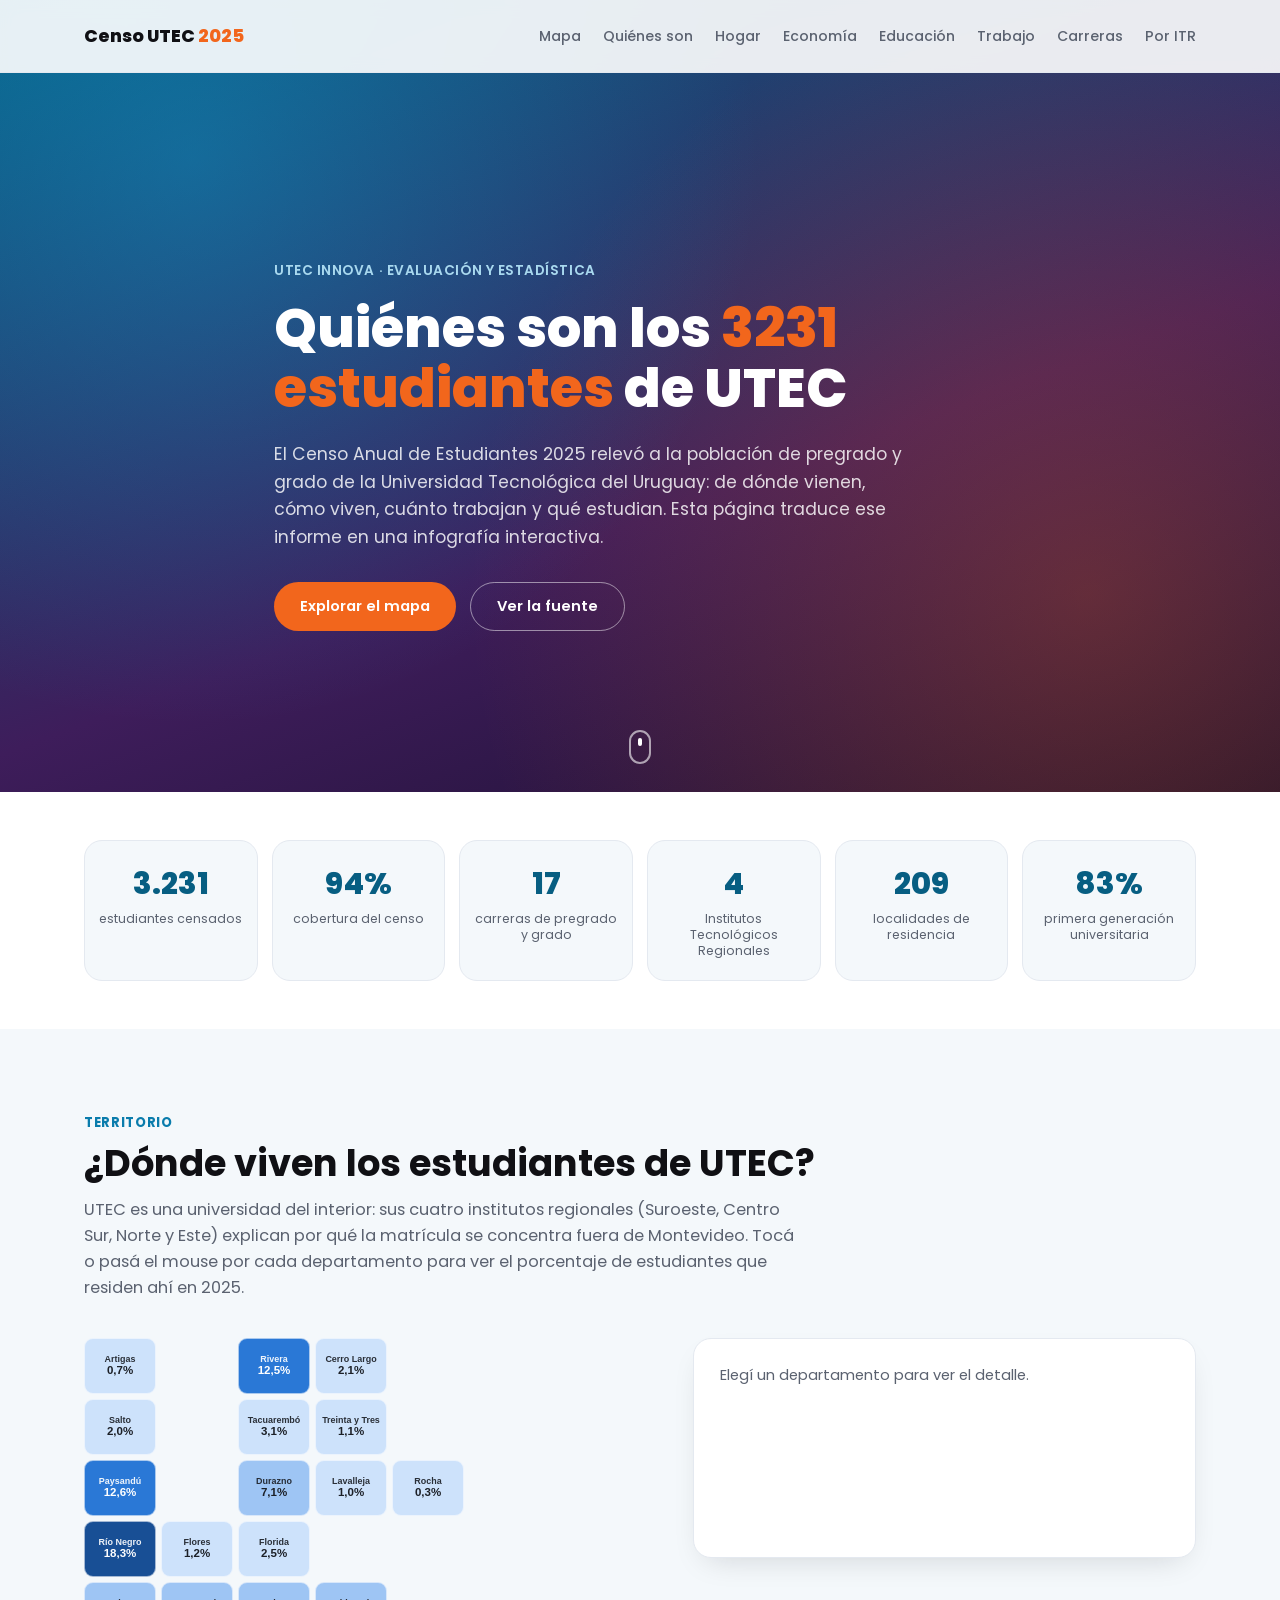
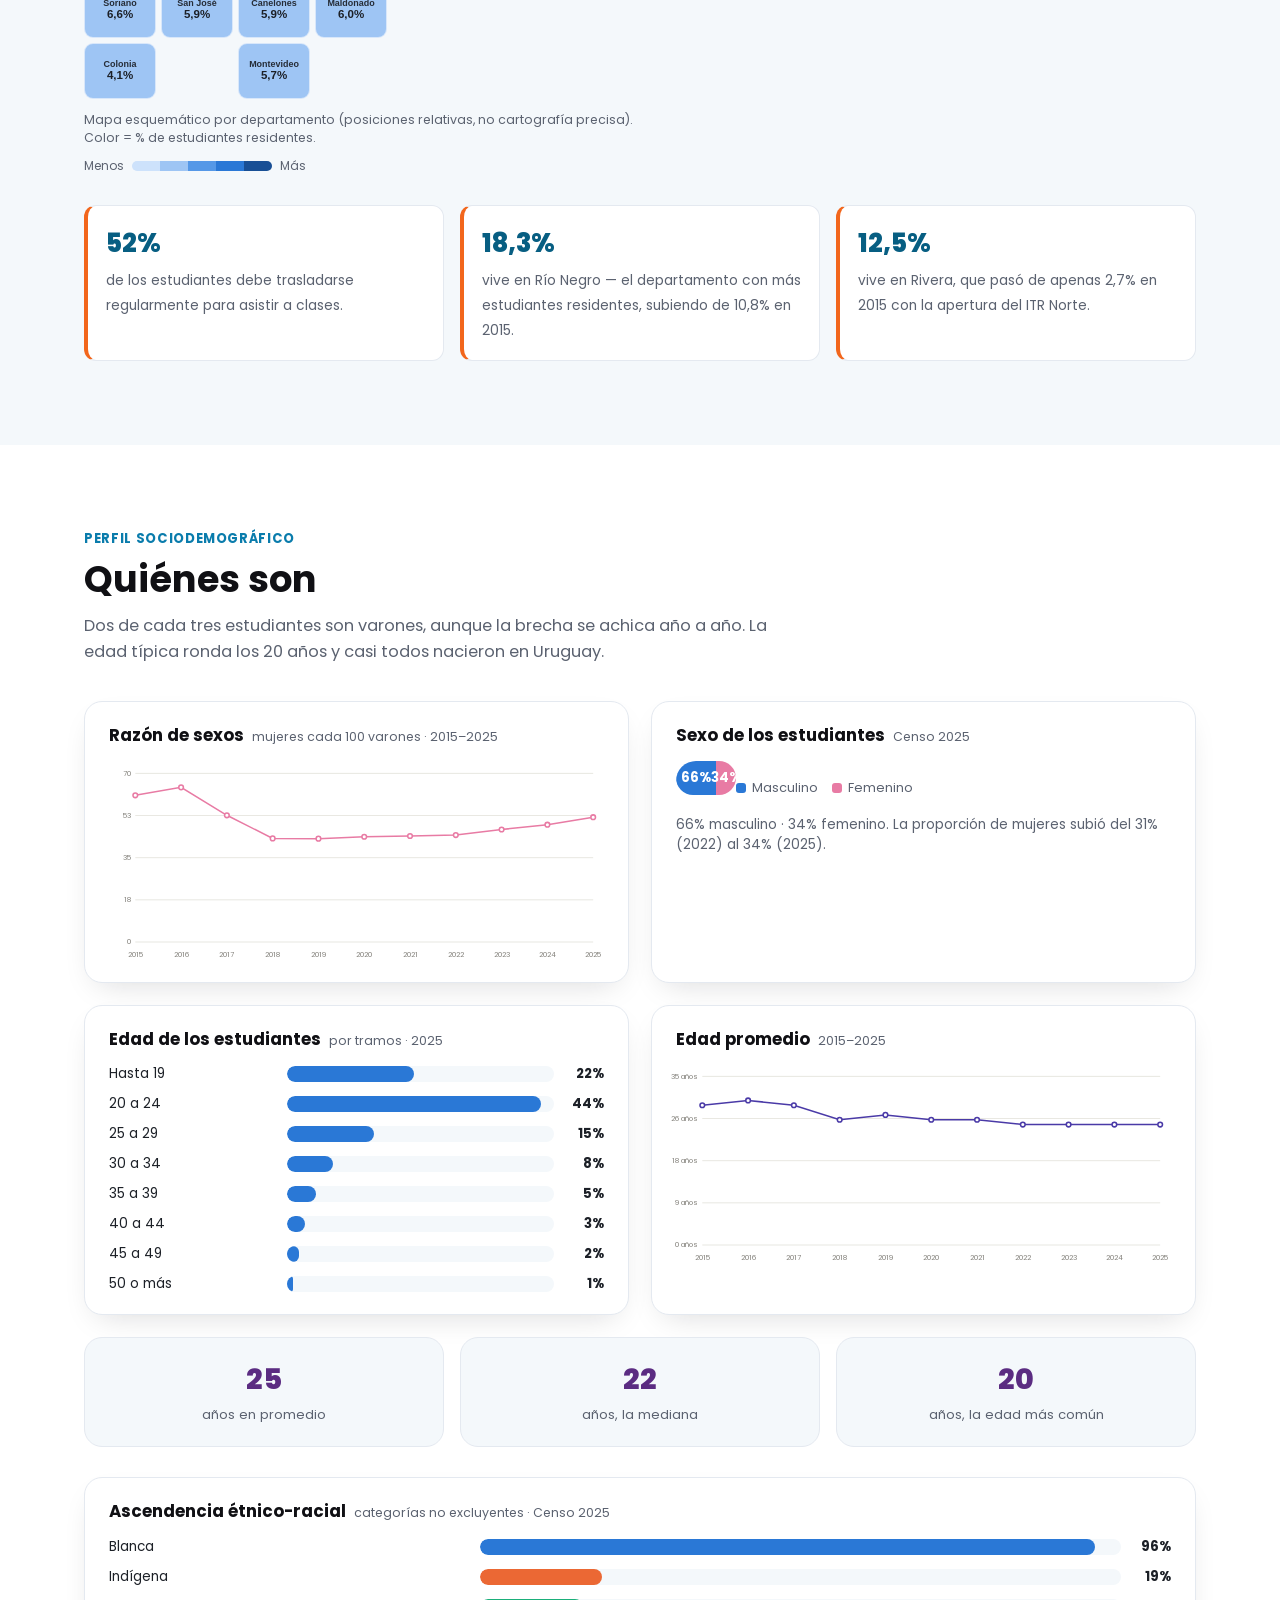
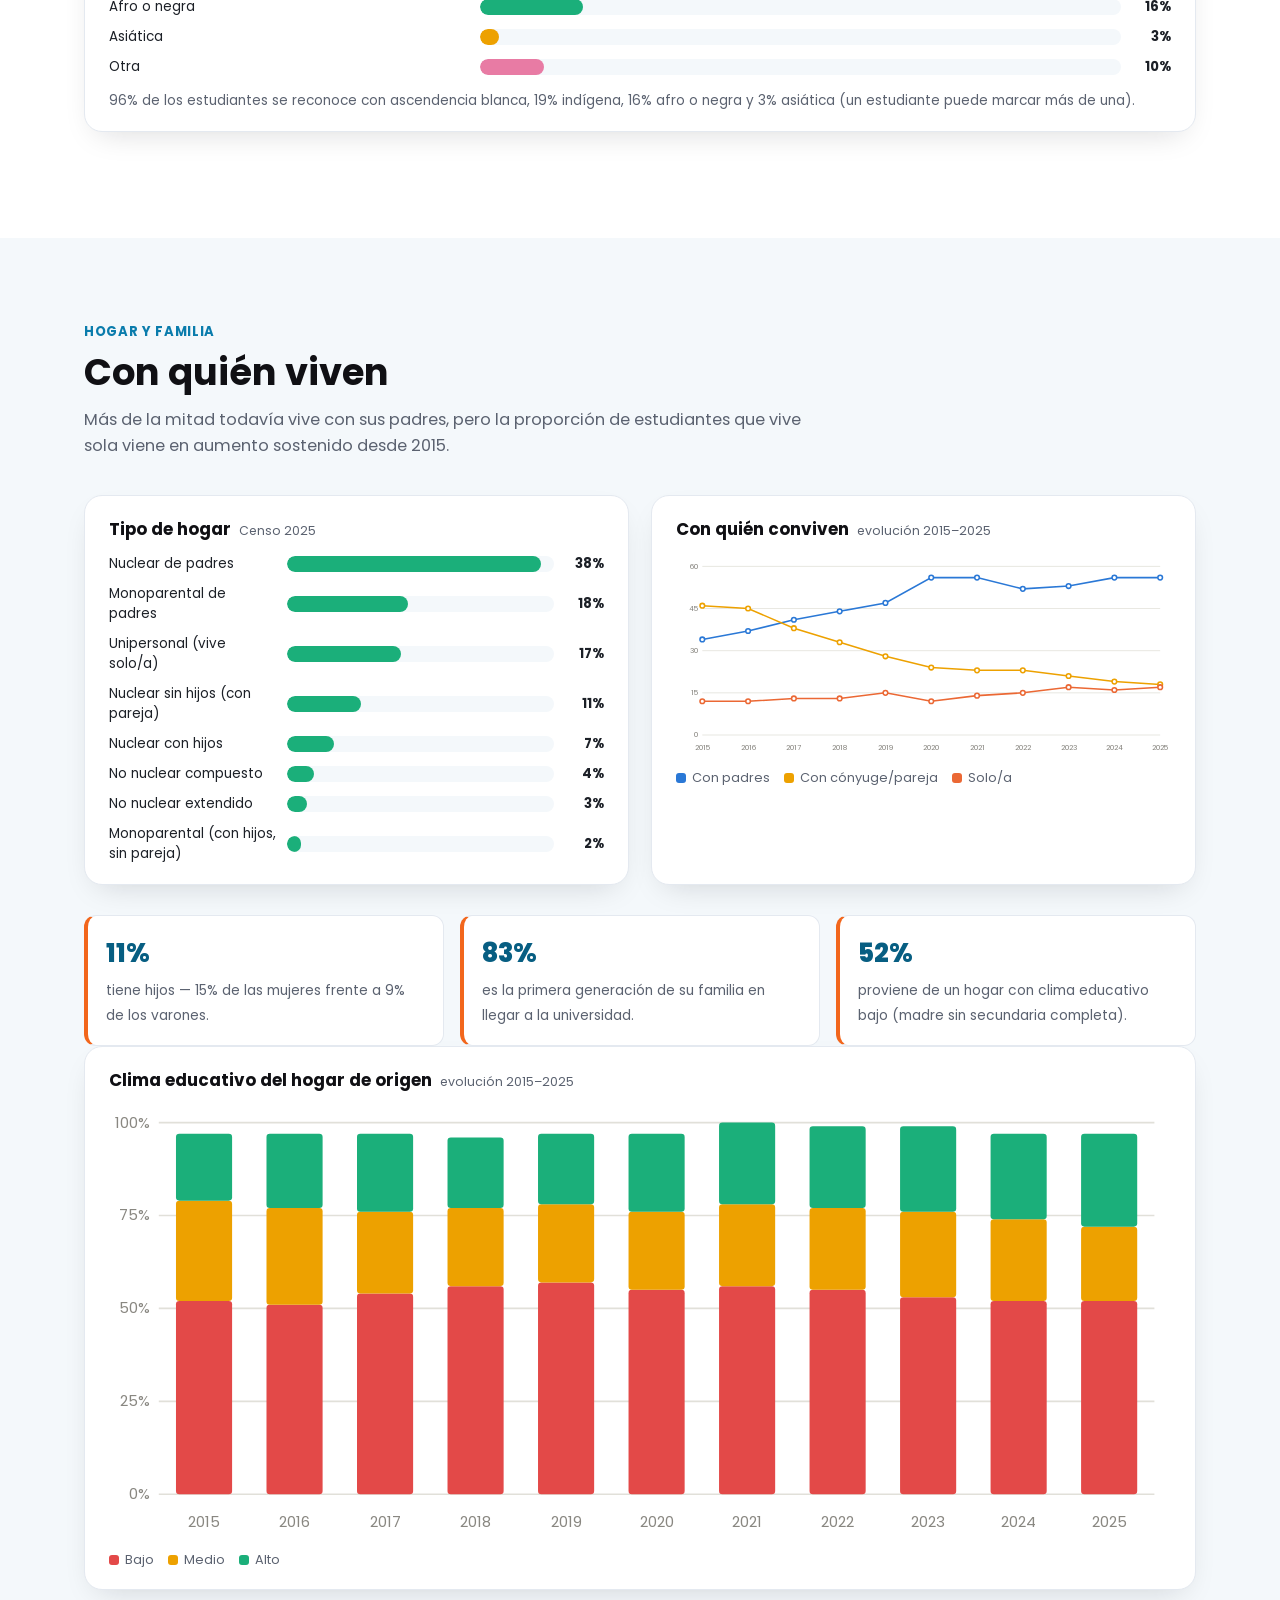
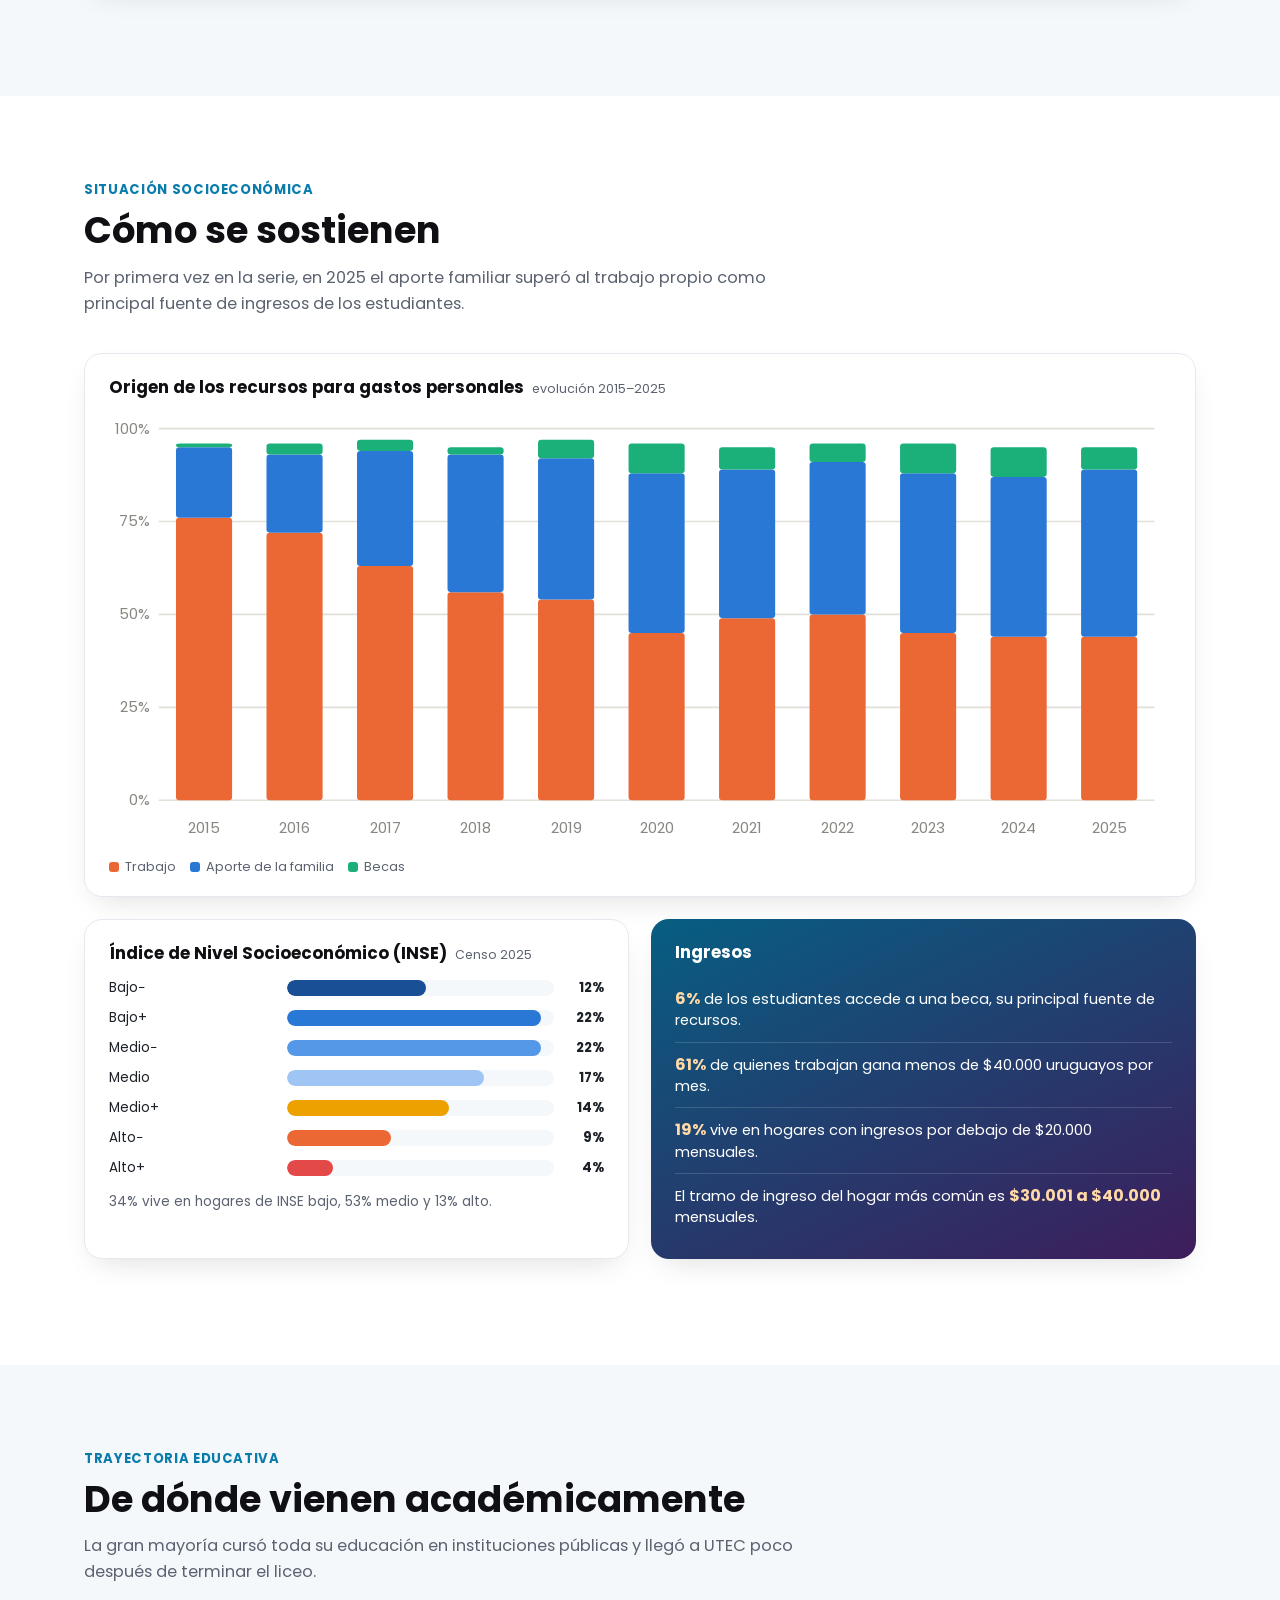
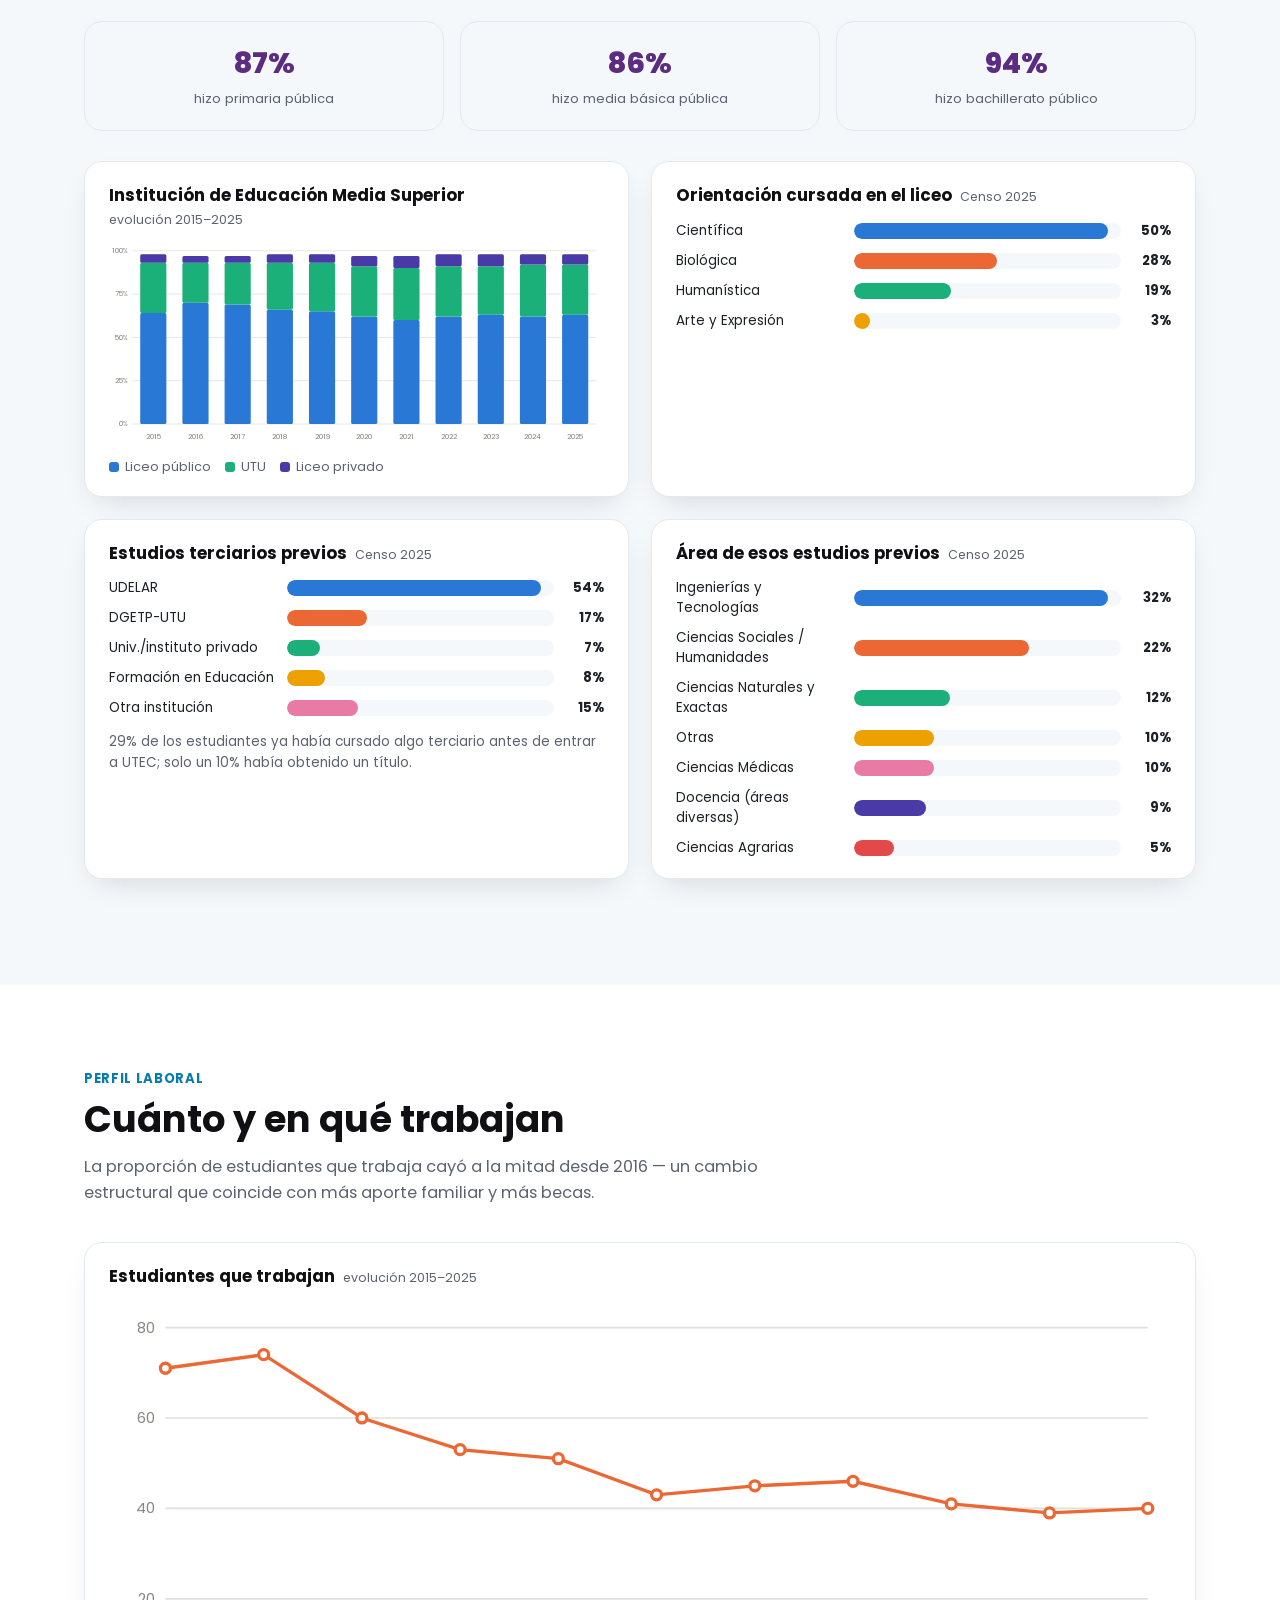
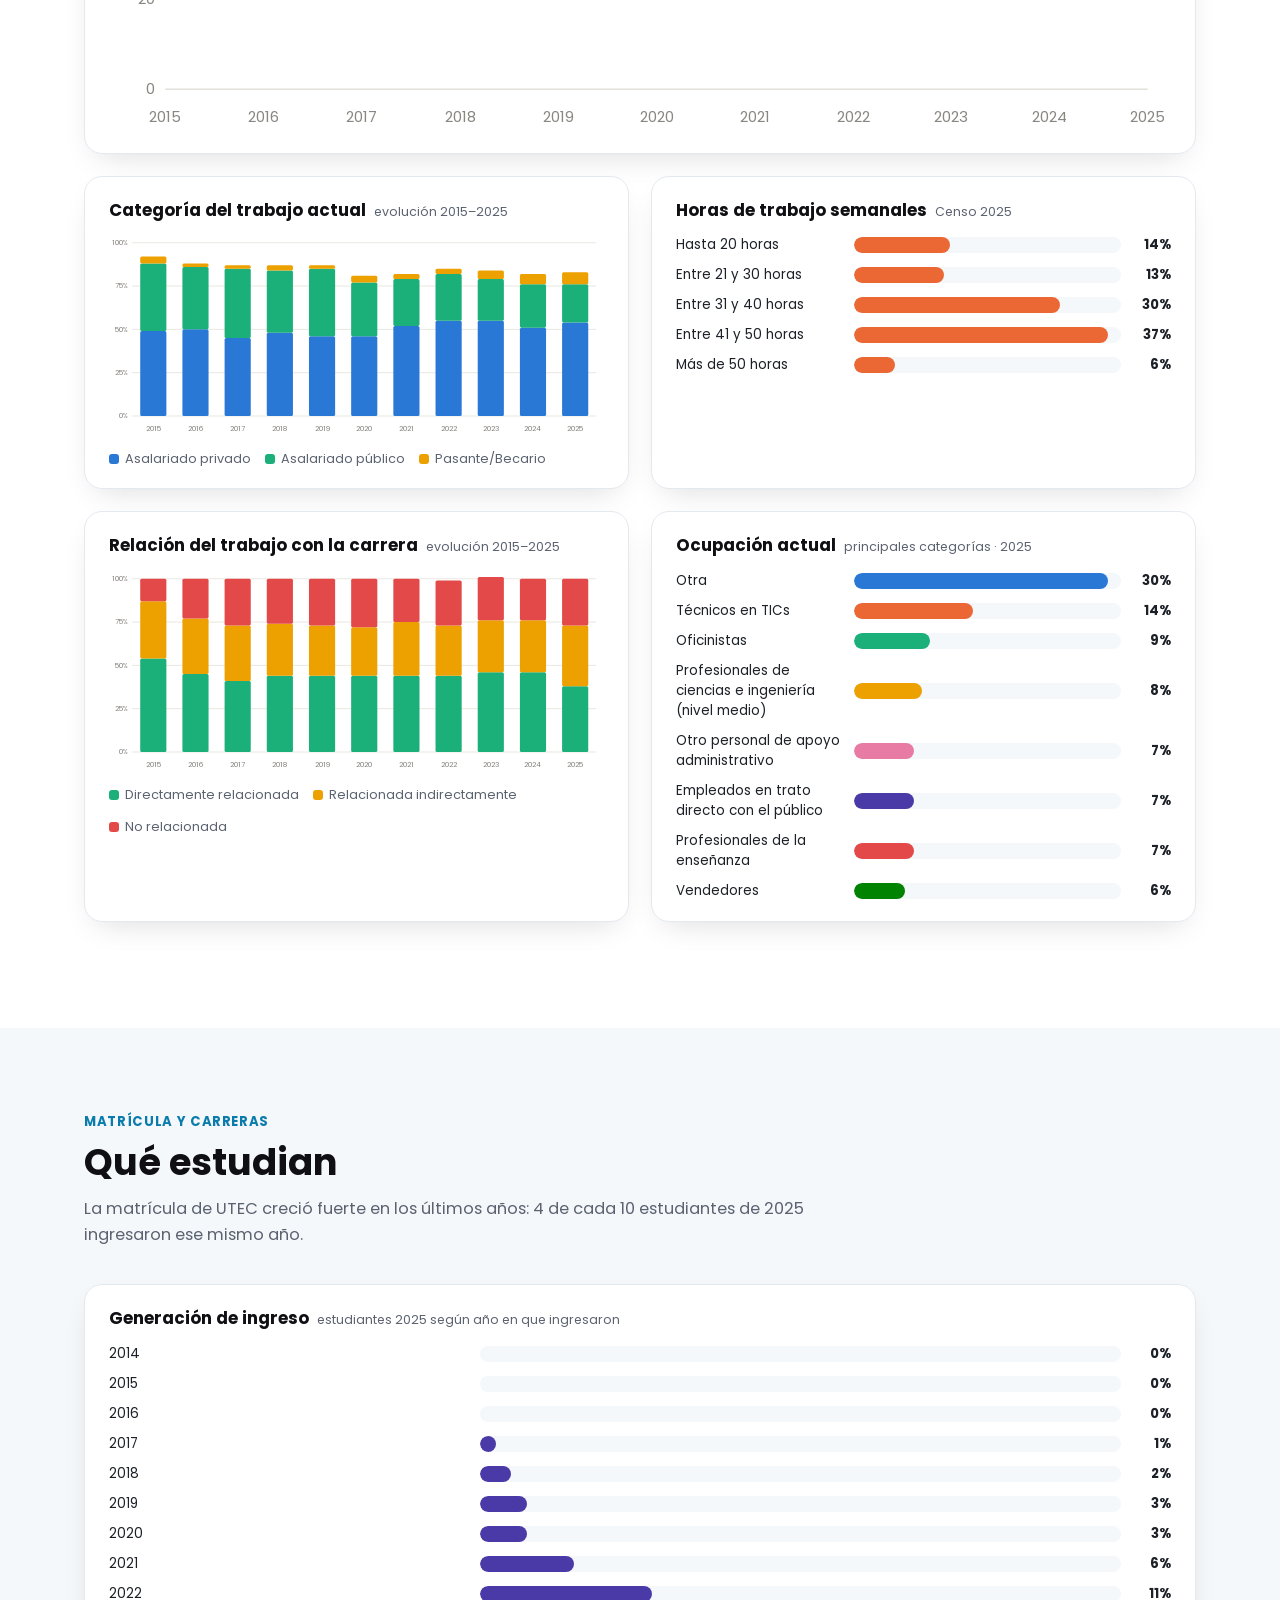
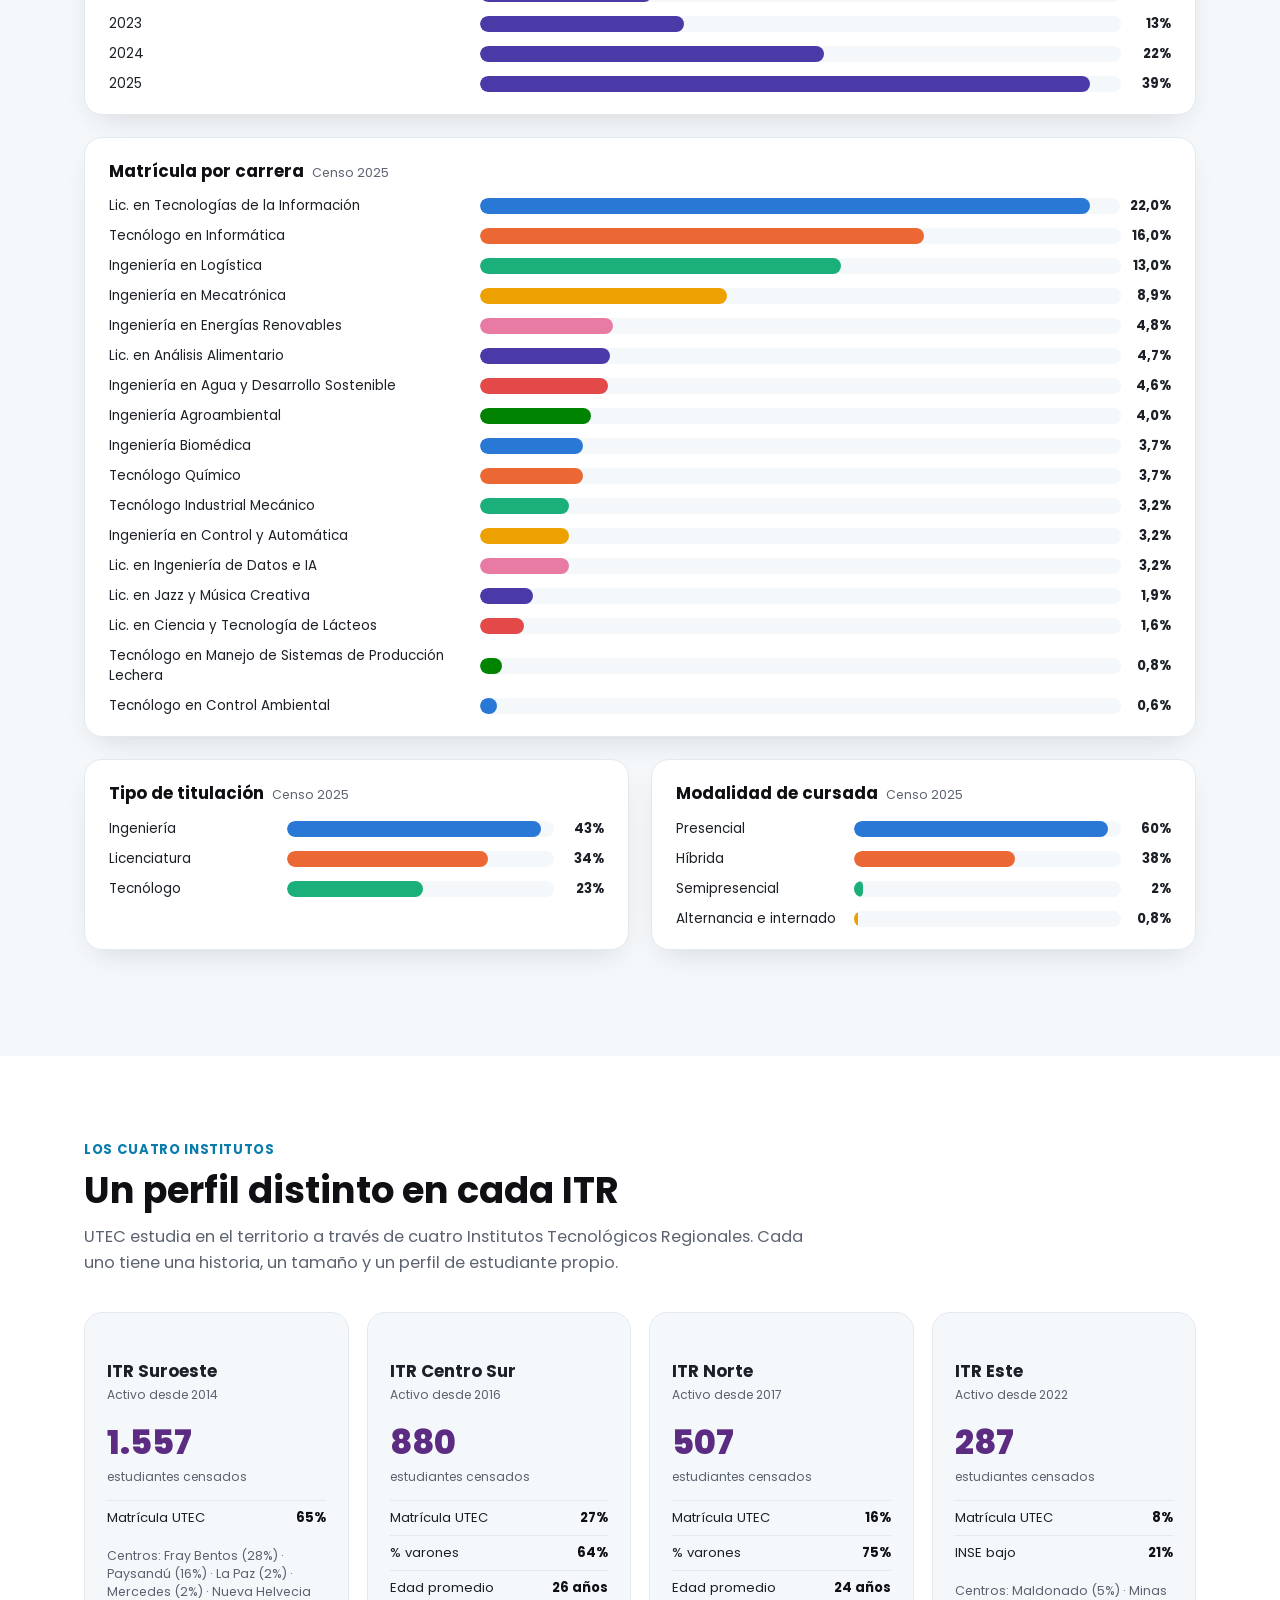
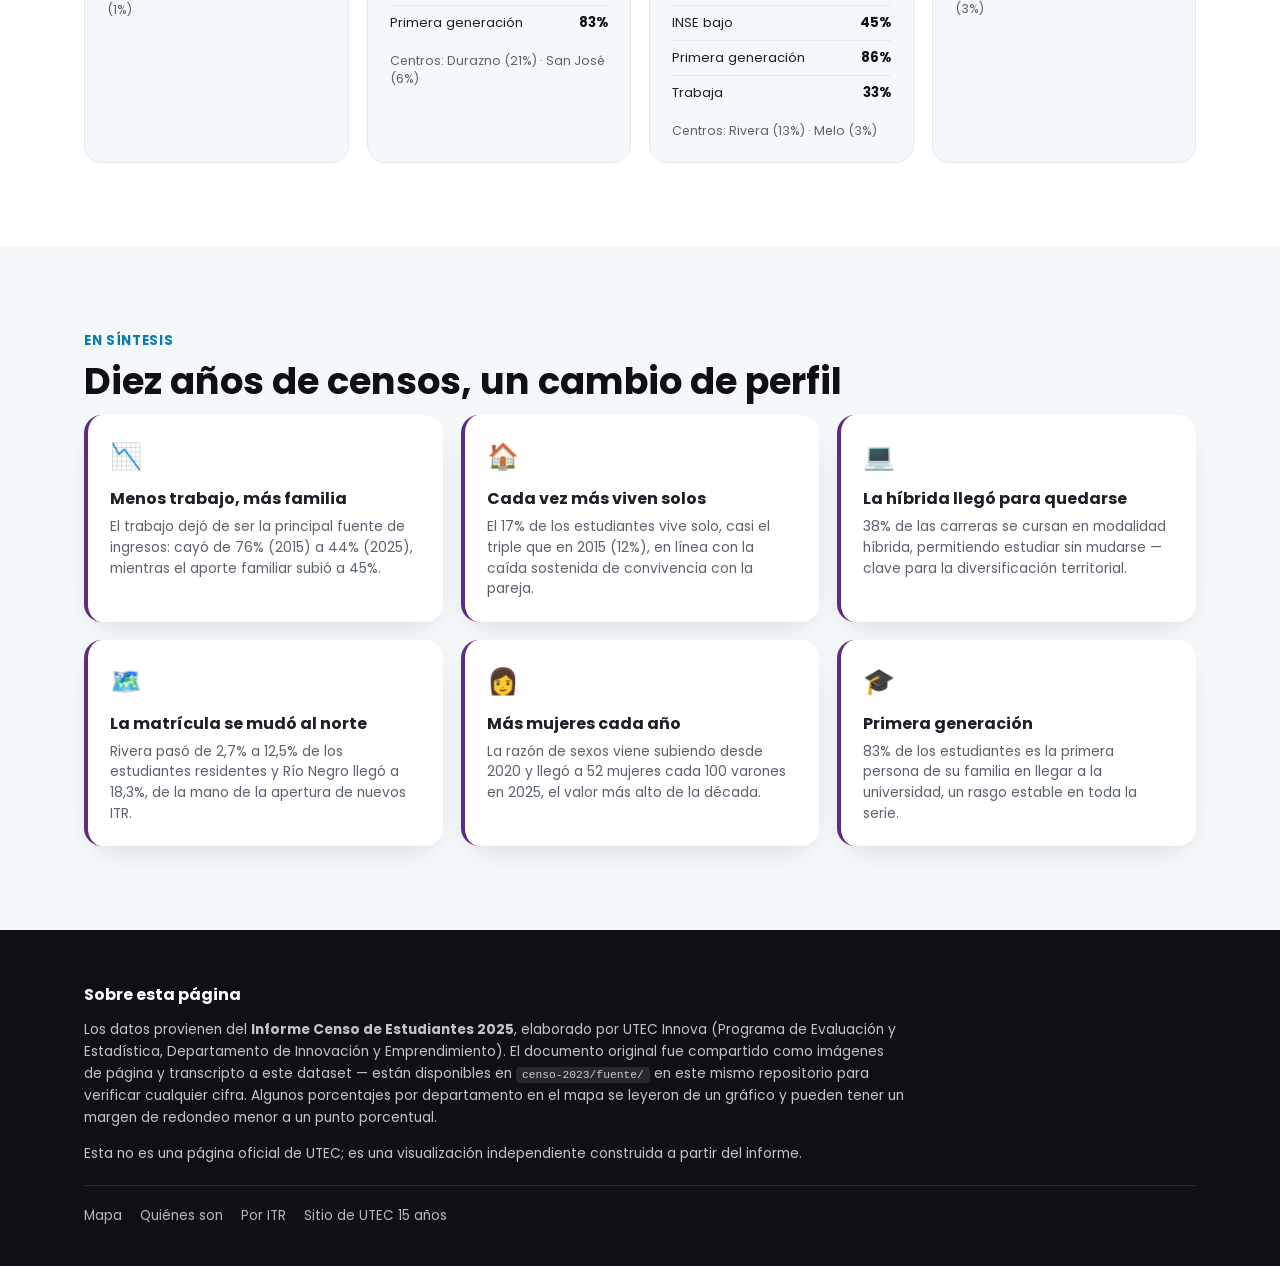
==== censo-2023/index.html @ a4ed8ac8 "Build interactive Censo de Estudiantes UTEC 2025 landing page Replaces the earlier INE-national-cens" ====
<!DOCTYPE html>
<html lang="es">
<head>
<meta charset="UTF-8">
<meta name="viewport" content="width=device-width, initial-scale=1.0">
<title>Censo de Estudiantes UTEC 2025</title>
<meta name="description" content="Quiénes son, dónde viven y cómo estudian los 3231 estudiantes de UTEC censados en 2025. Infografía interactiva a partir del Censo Anual de Estudiantes de UTEC Innova.">
<link rel="preconnect" href="https://fonts.googleapis.com">
<link rel="preconnect" href="https://fonts.gstatic.com" crossorigin>
<link href="https://fonts.googleapis.com/css2?family=Poppins:wght@400;500;600;700;800&display=swap" rel="stylesheet">
<link rel="stylesheet" href="css/styles.css">
</head>
<body>

<div class="progress-bar" id="progressBar"></div>

<header class="header" id="header">
  <div class="container header-inner">
    <a href="#" class="logo">Censo&nbsp;UTEC <span>2025</span></a>
    <nav class="nav" id="nav">
      <a href="#mapa">Mapa</a>
      <a href="#quienes-son">Quiénes son</a>
      <a href="#hogar">Hogar</a>
      <a href="#economia">Economía</a>
      <a href="#educacion">Educación</a>
      <a href="#laboral">Trabajo</a>
      <a href="#carreras">Carreras</a>
      <a href="#itr">Por ITR</a>
    </nav>
    <button class="nav-toggle" id="navToggle" aria-label="Abrir menú" aria-expanded="false">
      <span></span><span></span><span></span>
    </button>
  </div>
</header>

<main>

  <!-- HERO -->
  <section class="hero">
    <div class="hero-bg" aria-hidden="true"></div>
    <div class="container hero-inner">
      <p class="hero-eyebrow" data-reveal>UTEC Innova · Evaluación y Estadística</p>
      <h1 class="hero-title" data-reveal>
        Quiénes son los <span class="text-accent">3231 estudiantes</span> de UTEC
      </h1>
      <p class="hero-sub" data-reveal>
        El Censo Anual de Estudiantes 2025 relevó a la población de pregrado y grado de la
        Universidad Tecnológica del Uruguay: de dónde vienen, cómo viven, cuánto trabajan y
        qué estudian. Esta página traduce ese informe en una infografía interactiva.
      </p>
      <div class="hero-actions" data-reveal>
        <a href="#mapa" class="btn btn-primary">Explorar el mapa</a>
        <a href="#fuentes" class="btn btn-ghost">Ver la fuente</a>
      </div>
    </div>
    <a href="#kpis" class="scroll-cue" aria-hidden="true"><span></span></a>
  </section>

  <!-- KPI STRIP -->
  <section id="kpis" class="section kpis">
    <div class="container">
      <div class="kpi-grid">
        <div class="kpi-card" data-reveal>
          <span class="kpi-value" data-counter="3231">0</span>
          <span class="kpi-label">estudiantes censados</span>
        </div>
        <div class="kpi-card" data-reveal>
          <span class="kpi-value" data-counter="94" data-suffix="%">0</span>
          <span class="kpi-label">cobertura del censo</span>
        </div>
        <div class="kpi-card" data-reveal>
          <span class="kpi-value" data-counter="17">0</span>
          <span class="kpi-label">carreras de pregrado y grado</span>
        </div>
        <div class="kpi-card" data-reveal>
          <span class="kpi-value" data-counter="4">0</span>
          <span class="kpi-label">Institutos Tecnológicos Regionales</span>
        </div>
        <div class="kpi-card" data-reveal>
          <span class="kpi-value" data-counter="209">0</span>
          <span class="kpi-label">localidades de residencia</span>
        </div>
        <div class="kpi-card" data-reveal>
          <span class="kpi-value" data-counter="83" data-suffix="%">0</span>
          <span class="kpi-label">primera generación universitaria</span>
        </div>
      </div>
    </div>
  </section>

  <!-- MAPA -->
  <section id="mapa" class="section section-alt">
    <div class="container">
      <p class="section-eyebrow" data-reveal>Territorio</p>
      <h2 data-reveal>¿Dónde viven los estudiantes de UTEC?</h2>
      <p class="section-lead" data-reveal>
        UTEC es una universidad del interior: sus cuatro institutos regionales (Suroeste, Centro
        Sur, Norte y Este) explican por qué la matrícula se concentra fuera de Montevideo.
        Tocá o pasá el mouse por cada departamento para ver el porcentaje de estudiantes que
        residen ahí en 2025.
      </p>

      <div class="map-layout">
        <div class="map-wrap" data-reveal>
          <div class="tile-map" id="tileMap" role="img" aria-label="Mapa esquemático de Uruguay por departamento"></div>
          <p class="map-caption">Mapa esquemático por departamento (posiciones relativas, no cartografía precisa). Color = % de estudiantes residentes.</p>
          <div class="map-legend" id="mapLegend"></div>
        </div>
        <div class="map-detail" id="mapDetail" data-reveal>
          <p class="map-detail-hint">Elegí un departamento para ver el detalle.</p>
        </div>
      </div>

      <div class="map-facts">
        <div class="fact-card" data-reveal>
          <span class="fact-num">52%</span>
          <span class="fact-text">de los estudiantes debe trasladarse regularmente para asistir a clases.</span>
        </div>
        <div class="fact-card" data-reveal>
          <span class="fact-num">18,3%</span>
          <span class="fact-text">vive en Río Negro — el departamento con más estudiantes residentes, subiendo de 10,8% en 2015.</span>
        </div>
        <div class="fact-card" data-reveal>
          <span class="fact-num">12,5%</span>
          <span class="fact-text">vive en Rivera, que pasó de apenas 2,7% en 2015 con la apertura del ITR Norte.</span>
        </div>
      </div>
    </div>
  </section>

  <!-- QUIENES SON -->
  <section id="quienes-son" class="section">
    <div class="container">
      <p class="section-eyebrow" data-reveal>Perfil sociodemográfico</p>
      <h2 data-reveal>Quiénes son</h2>
      <p class="section-lead" data-reveal>
        Dos de cada tres estudiantes son varones, aunque la brecha se achica año a año. La edad
        típica ronda los 20 años y casi todos nacieron en Uruguay.
      </p>

      <div class="grid-2" data-reveal>
        <div class="chart-card">
          <h3>Razón de sexos <span class="chart-sub">mujeres cada 100 varones · 2015–2025</span></h3>
          <div class="chart-body" id="chartRazonSexos"></div>
        </div>
        <div class="chart-card">
          <h3>Sexo de los estudiantes <span class="chart-sub">Censo 2025</span></h3>
          <div class="chart-body split-bar" id="chartSexoSplit"></div>
          <p class="chart-note">66% masculino · 34% femenino. La proporción de mujeres subió del 31% (2022) al 34% (2025).</p>
        </div>
      </div>

      <div class="grid-2" data-reveal>
        <div class="chart-card">
          <h3>Edad de los estudiantes <span class="chart-sub">por tramos · 2025</span></h3>
          <div class="chart-body" id="chartTramosEdad"></div>
        </div>
        <div class="chart-card">
          <h3>Edad promedio <span class="chart-sub">2015–2025</span></h3>
          <div class="chart-body" id="chartEdadEvol"></div>
        </div>
      </div>

      <div class="stat-trio" data-reveal>
        <div class="stat-box"><b>25</b><span>años en promedio</span></div>
        <div class="stat-box"><b>22</b><span>años, la mediana</span></div>
        <div class="stat-box"><b>20</b><span>años, la edad más común</span></div>
      </div>

      <div class="chart-card" data-reveal>
        <h3>Ascendencia étnico-racial <span class="chart-sub">categorías no excluyentes · Censo 2025</span></h3>
        <div class="chart-body" id="chartAscendencia"></div>
        <p class="chart-note">96% de los estudiantes se reconoce con ascendencia blanca, 19% indígena, 16% afro o negra y 3% asiática (un estudiante puede marcar más de una).</p>
      </div>
    </div>
  </section>

  <!-- HOGAR -->
  <section id="hogar" class="section section-alt">
    <div class="container">
      <p class="section-eyebrow" data-reveal>Hogar y familia</p>
      <h2 data-reveal>Con quién viven</h2>
      <p class="section-lead" data-reveal>
        Más de la mitad todavía vive con sus padres, pero la proporción de estudiantes que vive
        sola viene en aumento sostenido desde 2015.
      </p>

      <div class="grid-2" data-reveal>
        <div class="chart-card">
          <h3>Tipo de hogar <span class="chart-sub">Censo 2025</span></h3>
          <div class="chart-body" id="chartTipoHogar"></div>
        </div>
        <div class="chart-card">
          <h3>Con quién conviven <span class="chart-sub">evolución 2015–2025</span></h3>
          <div class="chart-body" id="chartHogarEvol"></div>
        </div>
      </div>

      <div class="map-facts" data-reveal>
        <div class="fact-card">
          <span class="fact-num">11%</span>
          <span class="fact-text">tiene hijos — 15% de las mujeres frente a 9% de los varones.</span>
        </div>
        <div class="fact-card">
          <span class="fact-num">83%</span>
          <span class="fact-text">es la primera generación de su familia en llegar a la universidad.</span>
        </div>
        <div class="fact-card">
          <span class="fact-num">52%</span>
          <span class="fact-text">proviene de un hogar con clima educativo bajo (madre sin secundaria completa).</span>
        </div>
      </div>

      <div class="chart-card" data-reveal>
        <h3>Clima educativo del hogar de origen <span class="chart-sub">evolución 2015–2025</span></h3>
        <div class="chart-body" id="chartClimaEducativo"></div>
      </div>
    </div>
  </section>

  <!-- ECONOMIA -->
  <section id="economia" class="section">
    <div class="container">
      <p class="section-eyebrow" data-reveal>Situación socioeconómica</p>
      <h2 data-reveal>Cómo se sostienen</h2>
      <p class="section-lead" data-reveal>
        Por primera vez en la serie, en 2025 el aporte familiar superó al trabajo propio como
        principal fuente de ingresos de los estudiantes.
      </p>

      <div class="chart-card" data-reveal>
        <h3>Origen de los recursos para gastos personales <span class="chart-sub">evolución 2015–2025</span></h3>
        <div class="chart-body" id="chartRecursos"></div>
      </div>

      <div class="grid-2" data-reveal>
        <div class="chart-card">
          <h3>Índice de Nivel Socioeconómico (INSE) <span class="chart-sub">Censo 2025</span></h3>
          <div class="chart-body" id="chartInse"></div>
          <p class="chart-note">34% vive en hogares de INSE bajo, 53% medio y 13% alto.</p>
        </div>
        <div class="chart-card highlight-card">
          <h3>Ingresos</h3>
          <ul class="fact-list">
            <li><b>6%</b> de los estudiantes accede a una beca, su principal fuente de recursos.</li>
            <li><b>61%</b> de quienes trabajan gana menos de $40.000 uruguayos por mes.</li>
            <li><b>19%</b> vive en hogares con ingresos por debajo de $20.000 mensuales.</li>
            <li>El tramo de ingreso del hogar más común es <b>$30.001 a $40.000</b> mensuales.</li>
          </ul>
        </div>
      </div>
    </div>
  </section>

  <!-- EDUCACION -->
  <section id="educacion" class="section section-alt">
    <div class="container">
      <p class="section-eyebrow" data-reveal>Trayectoria educativa</p>
      <h2 data-reveal>De dónde vienen académicamente</h2>
      <p class="section-lead" data-reveal>
        La gran mayoría cursó toda su educación en instituciones públicas y llegó a UTEC poco
        después de terminar el liceo.
      </p>

      <div class="stat-trio" data-reveal>
        <div class="stat-box"><b>87%</b><span>hizo primaria pública</span></div>
        <div class="stat-box"><b>86%</b><span>hizo media básica pública</span></div>
        <div class="stat-box"><b>94%</b><span>hizo bachillerato público</span></div>
      </div>

      <div class="grid-2" data-reveal>
        <div class="chart-card">
          <h3>Institución de Educación Media Superior <span class="chart-sub">evolución 2015–2025</span></h3>
          <div class="chart-body" id="chartEmsInstitucion"></div>
        </div>
        <div class="chart-card">
          <h3>Orientación cursada en el liceo <span class="chart-sub">Censo 2025</span></h3>
          <div class="chart-body" id="chartOrientacionLiceo"></div>
        </div>
      </div>

      <div class="grid-2" data-reveal>
        <div class="chart-card">
          <h3>Estudios terciarios previos <span class="chart-sub">Censo 2025</span></h3>
          <div class="chart-body" id="chartTerciarioDonde"></div>
          <p class="chart-note">29% de los estudiantes ya había cursado algo terciario antes de entrar a UTEC; solo un 10% había obtenido un título.</p>
        </div>
        <div class="chart-card">
          <h3>Área de esos estudios previos <span class="chart-sub">Censo 2025</span></h3>
          <div class="chart-body" id="chartTerciarioArea"></div>
        </div>
      </div>
    </div>
  </section>

  <!-- LABORAL -->
  <section id="laboral" class="section">
    <div class="container">
      <p class="section-eyebrow" data-reveal>Perfil laboral</p>
      <h2 data-reveal>Cuánto y en qué trabajan</h2>
      <p class="section-lead" data-reveal>
        La proporción de estudiantes que trabaja cayó a la mitad desde 2016 — un cambio
        estructural que coincide con más aporte familiar y más becas.
      </p>

      <div class="chart-card" data-reveal>
        <h3>Estudiantes que trabajan <span class="chart-sub">evolución 2015–2025</span></h3>
        <div class="chart-body" id="chartTrabajaEvol"></div>
      </div>

      <div class="grid-2" data-reveal>
        <div class="chart-card">
          <h3>Categoría del trabajo actual <span class="chart-sub">evolución 2015–2025</span></h3>
          <div class="chart-body" id="chartCategoriaOcupacional"></div>
        </div>
        <div class="chart-card">
          <h3>Horas de trabajo semanales <span class="chart-sub">Censo 2025</span></h3>
          <div class="chart-body" id="chartHorasTrabajo"></div>
        </div>
      </div>

      <div class="grid-2" data-reveal>
        <div class="chart-card">
          <h3>Relación del trabajo con la carrera <span class="chart-sub">evolución 2015–2025</span></h3>
          <div class="chart-body" id="chartRelacionCarrera"></div>
        </div>
        <div class="chart-card">
          <h3>Ocupación actual <span class="chart-sub">principales categorías · 2025</span></h3>
          <div class="chart-body" id="chartOcupacion"></div>
        </div>
      </div>
    </div>
  </section>

  <!-- CARRERAS -->
  <section id="carreras" class="section section-alt">
    <div class="container">
      <p class="section-eyebrow" data-reveal>Matrícula y carreras</p>
      <h2 data-reveal>Qué estudian</h2>
      <p class="section-lead" data-reveal>
        La matrícula de UTEC creció fuerte en los últimos años: 4 de cada 10 estudiantes de 2025
        ingresaron ese mismo año.
      </p>

      <div class="chart-card" data-reveal>
        <h3>Generación de ingreso <span class="chart-sub">estudiantes 2025 según año en que ingresaron</span></h3>
        <div class="chart-body" id="chartGeneracionIngreso"></div>
      </div>

      <div class="chart-card" data-reveal>
        <h3>Matrícula por carrera <span class="chart-sub">Censo 2025</span></h3>
        <div class="chart-body" id="chartCarreras"></div>
      </div>

      <div class="grid-2" data-reveal>
        <div class="chart-card">
          <h3>Tipo de titulación <span class="chart-sub">Censo 2025</span></h3>
          <div class="chart-body" id="chartTitulacion"></div>
        </div>
        <div class="chart-card">
          <h3>Modalidad de cursada <span class="chart-sub">Censo 2025</span></h3>
          <div class="chart-body" id="chartModalidad"></div>
        </div>
      </div>
    </div>
  </section>

  <!-- ITR -->
  <section id="itr" class="section">
    <div class="container">
      <p class="section-eyebrow" data-reveal>Los cuatro institutos</p>
      <h2 data-reveal>Un perfil distinto en cada ITR</h2>
      <p class="section-lead" data-reveal>
        UTEC estudia en el territorio a través de cuatro Institutos Tecnológicos Regionales.
        Cada uno tiene una historia, un tamaño y un perfil de estudiante propio.
      </p>
      <div class="itr-grid" id="itrGrid"></div>
    </div>
  </section>

  <!-- CIERRE -->
  <section class="section section-alt closing">
    <div class="container">
      <p class="section-eyebrow" data-reveal>En síntesis</p>
      <h2 data-reveal>Diez años de censos, un cambio de perfil</h2>
      <div class="closing-grid" id="closingGrid"></div>
    </div>
  </section>

</main>

<footer class="footer" id="fuentes">
  <div class="container footer-inner">
    <p class="footer-title">Sobre esta página</p>
    <p class="footer-text">
      Los datos provienen del <b>Informe Censo de Estudiantes 2025</b>, elaborado por UTEC
      Innova (Programa de Evaluación y Estadística, Departamento de Innovación y
      Emprendimiento). El documento original fue compartido como imágenes de página y
      transcripto a este dataset — están disponibles en
      <code>censo-2023/fuente/</code> en este mismo repositorio para verificar cualquier cifra.
      Algunos porcentajes por departamento en el mapa se leyeron de un gráfico y pueden tener
      un margen de redondeo menor a un punto porcentual.
    </p>
    <p class="footer-text">Esta no es una página oficial de UTEC; es una visualización independiente construida a partir del informe.</p>
    <div class="footer-links">
      <a href="#mapa">Mapa</a>
      <a href="#quienes-son">Quiénes son</a>
      <a href="#itr">Por ITR</a>
      <a href="../index.html">Sitio de UTEC 15 años</a>
    </div>
  </div>
</footer>

<script src="js/data.js"></script>
<script src="js/charts.js"></script>
<script src="js/main.js"></script>
</body>
</html>
---- censo-2023/css/styles.css ----
/* ==========================================================================
   Censo de Estudiantes UTEC 2025 — infografía interactiva
   ========================================================================== */

:root {
  color-scheme: light;
  --ink: #101014;
  --bg: #ffffff;
  --bg-alt: #f4f8fb;
  --line: #e4e9f0;
  --text: #1c2027;
  --text-muted: #5b6270;

  --blue: #0FA8DE;
  --blue-dark: #0A7CAC;
  --blue-deep: #075E82;
  --orange: #F2661C;
  --purple: #5B2C82;
  --purple-deep: #3E1D5B;

  /* dataviz categorical palette (validated, see dataviz skill) */
  --s1: #2a78d6; /* blue */
  --s2: #eb6834; /* orange */
  --s3: #1baf7a; /* aqua */
  --s4: #eda100; /* yellow */
  --s5: #e87ba4; /* magenta */
  --s6: #008300; /* green */
  --s7: #4a3aa7; /* violet */
  --s8: #e34948; /* red */

  --chart-surface: #fcfcfb;
  --chart-primary-ink: #0b0b0b;
  --chart-secondary-ink: #52514e;
  --chart-muted: #898781;
  --chart-grid: #e1e0d9;
  --chart-baseline: #c3c2b7;

  --font-display: "Poppins", sans-serif;
  --font-body: "Poppins", sans-serif;

  --container: 1160px;
  --radius-lg: 28px;
  --radius-md: 18px;
  --radius-sm: 12px;

  --shadow-card: 0 12px 32px -14px rgba(16, 16, 20, 0.18);
}

* { box-sizing: border-box; }
html { scroll-behavior: smooth; }

body {
  margin: 0;
  font-family: var(--font-body);
  color: var(--text);
  background: var(--bg);
  -webkit-font-smoothing: antialiased;
  overflow-x: hidden;
}

h1, h2, h3 { font-family: var(--font-display); color: var(--ink); line-height: 1.1; margin: 0; font-weight: 700; }
h3 { font-size: 1.05rem; }
p { margin: 0; }
a { color: inherit; text-decoration: none; }
ul { margin: 0; padding: 0; list-style: none; }

.container { width: 100%; max-width: var(--container); margin: 0 auto; padding: 0 24px; }
.text-accent { color: var(--orange); }

/* ---------- Progress bar ---------- */
.progress-bar {
  position: fixed; top: 0; left: 0; height: 3px; width: 0%;
  background: linear-gradient(90deg, var(--orange), var(--purple), var(--blue));
  z-index: 1000; transition: width 0.1s ease-out;
}

/* ---------- Header ---------- */
.header {
  position: fixed; top: 0; left: 0; right: 0; z-index: 900;
  background: rgba(255,255,255,0.9); backdrop-filter: blur(8px);
  border-bottom: 1px solid var(--line);
}
.header-inner { display: flex; align-items: center; justify-content: space-between; height: 72px; }
.logo { font-weight: 800; font-size: 1.1rem; color: var(--ink); }
.logo span { color: var(--orange); }
.nav { display: flex; gap: 22px; }
.nav a { font-size: 0.88rem; font-weight: 500; color: var(--text-muted); white-space: nowrap; }
.nav a:hover { color: var(--blue-dark); }
.nav-toggle { display: none; flex-direction: column; gap: 5px; background: none; border: 0; cursor: pointer; padding: 8px; }
.nav-toggle span { width: 22px; height: 2px; background: var(--ink); }

@media (max-width: 900px) {
  .nav { position: fixed; top: 72px; left: 0; right: 0; background: #fff; flex-direction: column;
    padding: 16px 24px; gap: 14px; border-bottom: 1px solid var(--line); transform: translateY(-130%);
    transition: transform .25s ease; }
  .nav.open { transform: translateY(0); }
  .nav-toggle { display: flex; }
}

/* ---------- Hero ---------- */
.hero {
  position: relative; min-height: 88vh; display: flex; align-items: center;
  background: linear-gradient(160deg, var(--blue-deep) 0%, var(--purple-deep) 60%, #1a0f2e 100%);
  color: #fff; padding-top: 100px; overflow: hidden;
}
.hero-bg {
  position: absolute; inset: 0;
  background:
    radial-gradient(circle at 15% 20%, rgba(15,168,222,0.35), transparent 45%),
    radial-gradient(circle at 85% 75%, rgba(242,102,28,0.28), transparent 50%);
}
.hero-inner { position: relative; z-index: 1; max-width: 780px; }
.hero-eyebrow { font-size: 0.85rem; font-weight: 600; letter-spacing: 0.04em; color: #a9d9ef; text-transform: uppercase; margin-bottom: 18px; }
.hero-title { font-size: clamp(2.1rem, 5vw, 3.4rem); font-weight: 800; color: #fff; margin-bottom: 22px; }
.hero-sub { font-size: 1.08rem; line-height: 1.6; color: rgba(255,255,255,0.82); max-width: 640px; margin-bottom: 30px; }
.hero-actions { display: flex; gap: 14px; flex-wrap: wrap; }

.btn { display: inline-flex; align-items: center; padding: 13px 26px; border-radius: 999px; font-weight: 600; font-size: 0.92rem; }
.btn-primary { background: var(--orange); color: #fff; }
.btn-primary:hover { background: #d8560f; }
.btn-ghost { border: 1.5px solid rgba(255,255,255,0.5); color: #fff; }
.btn-ghost:hover { background: rgba(255,255,255,0.12); }

.scroll-cue { position: absolute; bottom: 28px; left: 50%; transform: translateX(-50%); z-index: 1; }
.scroll-cue span { display: block; width: 22px; height: 34px; border: 2px solid rgba(255,255,255,0.6); border-radius: 12px; position: relative; }
.scroll-cue span::after { content: ""; position: absolute; top: 6px; left: 50%; transform: translateX(-50%); width: 4px; height: 8px; background: #fff; border-radius: 2px; animation: cue 1.6s infinite; }
@keyframes cue { 0% { opacity: 1; top: 6px; } 100% { opacity: 0; top: 18px; } }

/* ---------- Sections ---------- */
.section { padding: 84px 0; }
.section-alt { background: var(--bg-alt); }
.section-eyebrow { font-size: 0.82rem; font-weight: 700; letter-spacing: 0.05em; text-transform: uppercase; color: var(--blue-dark); margin-bottom: 10px; }
.section h2 { font-size: clamp(1.6rem, 3.2vw, 2.3rem); margin-bottom: 14px; }
.section-lead { font-size: 1.02rem; color: var(--text-muted); max-width: 720px; line-height: 1.6; margin-bottom: 36px; }

[data-reveal] { opacity: 0; transform: translateY(18px); transition: opacity .6s ease, transform .6s ease; }
[data-reveal].is-visible { opacity: 1; transform: none; }

/* ---------- KPI strip ---------- */
.kpis { padding: 48px 0; }
.kpi-grid { display: grid; grid-template-columns: repeat(6, 1fr); gap: 14px; }
.kpi-card { background: var(--bg-alt); border-radius: var(--radius-md); padding: 20px 14px; text-align: center; border: 1px solid var(--line); }
.kpi-value { display: block; font-family: var(--font-display); font-weight: 800; font-size: 1.9rem; color: var(--blue-deep); }
.kpi-label { font-size: 0.78rem; color: var(--text-muted); line-height: 1.3; display: block; margin-top: 4px; }
@media (max-width: 900px) { .kpi-grid { grid-template-columns: repeat(3, 1fr); } }
@media (max-width: 520px) { .kpi-grid { grid-template-columns: repeat(2, 1fr); } }

/* ---------- Grids & cards ---------- */
.grid-2 { display: grid; grid-template-columns: 1fr 1fr; gap: 22px; margin-bottom: 22px; }
@media (max-width: 860px) { .grid-2 { grid-template-columns: 1fr; } }

.chart-card {
  background: var(--bg); border: 1px solid var(--line); border-radius: var(--radius-md);
  padding: 24px 24px 20px; box-shadow: var(--shadow-card); margin-bottom: 22px;
}
.grid-2 .chart-card, .grid-2 .chart-card:last-child { margin-bottom: 0; }
.chart-card h3 { display: flex; flex-wrap: wrap; align-items: baseline; gap: 8px; margin-bottom: 16px; }
.chart-sub { font-size: 0.78rem; font-weight: 400; color: var(--text-muted); }
.chart-body { min-height: 40px; }
.chart-note { margin-top: 14px; font-size: 0.85rem; color: var(--text-muted); line-height: 1.5; }
.highlight-card { background: linear-gradient(155deg, var(--blue-deep), var(--purple-deep)); color: #fff; border: none; }
.highlight-card h3 { color: #fff; }
.fact-list li { padding: 10px 0; border-bottom: 1px solid rgba(255,255,255,0.15); font-size: 0.92rem; line-height: 1.45; }
.fact-list li:last-child { border-bottom: none; }
.fact-list b { color: #ffd9a8; font-size: 1rem; }

.stat-trio { display: grid; grid-template-columns: repeat(3, 1fr); gap: 16px; margin-bottom: 30px; }
.stat-box { background: var(--bg-alt); border: 1px solid var(--line); border-radius: var(--radius-md); padding: 20px; text-align: center; }
.stat-box b { display: block; font-family: var(--font-display); font-size: 1.8rem; font-weight: 800; color: var(--purple); }
.stat-box span { font-size: 0.82rem; color: var(--text-muted); }
@media (max-width: 700px) { .stat-trio { grid-template-columns: 1fr; } }

.map-facts { display: grid; grid-template-columns: repeat(3, 1fr); gap: 16px; margin-top: 30px; }
.fact-card { background: var(--bg); border: 1px solid var(--line); border-left: 4px solid var(--orange); border-radius: var(--radius-sm); padding: 18px; }
.fact-num { display: block; font-family: var(--font-display); font-weight: 800; font-size: 1.6rem; color: var(--blue-deep); margin-bottom: 4px; }
.fact-text { font-size: 0.86rem; color: var(--text-muted); line-height: 1.4; }
@media (max-width: 860px) { .map-facts { grid-template-columns: 1fr; } }

/* ---------- Bar charts (JS-generated) ---------- */
.bars { display: flex; flex-direction: column; gap: 10px; }
.bar-row { display: grid; grid-template-columns: minmax(90px, 34%) 1fr auto; align-items: center; gap: 10px; }
.bar-row-label { font-size: 0.84rem; color: var(--text); }
.bar-track { position: relative; height: 16px; background: var(--bg-alt); border-radius: 999px; overflow: hidden; }
.bar-fill { position: absolute; left: 0; top: 0; bottom: 0; width: 0; border-radius: 999px; background: var(--s1); transition: width 1s cubic-bezier(.22,.9,.3,1); }
.bar-value { font-size: 0.82rem; font-weight: 700; color: var(--text); min-width: 40px; text-align: right; font-variant-numeric: tabular-nums; }

/* horizontal split bar (sexo) */
.split-bar { display: flex; height: 34px; border-radius: 999px; overflow: hidden; }
.split-seg { display: flex; align-items: center; justify-content: center; color: #fff; font-weight: 700; font-size: 0.82rem; width: 0; transition: width 1s ease; }

/* legend */
.legend { display: flex; flex-wrap: wrap; gap: 14px; margin-top: 14px; font-size: 0.8rem; color: var(--text-muted); }
.legend-item { display: flex; align-items: center; gap: 6px; }
.legend-dot { width: 10px; height: 10px; border-radius: 3px; flex-shrink: 0; }

/* ---------- Line / area charts (SVG) ---------- */
.line-chart-wrap { position: relative; }
.line-chart-wrap svg { width: 100%; height: auto; display: block; overflow: visible; }
.lc-axis-label { font-size: 9px; fill: var(--chart-muted); font-family: var(--font-body); }
.lc-gridline { stroke: var(--chart-grid); stroke-width: 1; }
.lc-line { fill: none; stroke-width: 2; }
.lc-dot { fill: var(--bg); stroke-width: 2; }
.lc-tooltip {
  position: absolute; pointer-events: none; background: var(--ink); color: #fff; font-size: 0.76rem;
  padding: 6px 10px; border-radius: 8px; transform: translate(-50%, -115%); white-space: nowrap;
  opacity: 0; transition: opacity .12s ease; z-index: 5; line-height: 1.5;
}
.lc-tooltip.show { opacity: 1; }
.lc-hit { fill: transparent; }

/* stacked area */
.lc-area { opacity: 0.85; }

/* ---------- Tile map ---------- */
.map-layout { display: grid; grid-template-columns: 1.15fr 1fr; gap: 30px; align-items: start; }
@media (max-width: 900px) { .map-layout { grid-template-columns: 1fr; } }

.tile-map {
  display: grid; grid-template-columns: repeat(5, 1fr); grid-template-rows: repeat(6, 56px);
  gap: 5px; max-width: 380px;
}
.tile {
  border-radius: 9px; border: 1px solid rgba(255,255,255,0.6); cursor: pointer;
  display: flex; flex-direction: column; align-items: center; justify-content: center;
  font-size: 0.6rem; font-weight: 700; color: #fff; text-align: center; padding: 2px;
  transition: transform .15s ease, box-shadow .15s ease; line-height: 1.15;
}
.tile:hover, .tile:focus-visible, .tile.is-active { transform: scale(1.06); box-shadow: 0 6px 16px -6px rgba(0,0,0,0.4); outline: none; z-index: 2; position: relative; }
.tile-name { font-size: 0.56rem; opacity: 0.92; }
.tile-pct { font-size: 0.72rem; }

.map-caption { font-size: 0.78rem; color: var(--text-muted); margin-top: 12px; }
.map-legend { display: flex; align-items: center; gap: 8px; margin-top: 10px; font-size: 0.75rem; color: var(--text-muted); }
.map-legend .ramp { display: flex; height: 10px; width: 140px; border-radius: 6px; overflow: hidden; }
.map-legend .ramp span { flex: 1; }

.map-detail {
  background: var(--bg); border: 1px solid var(--line); border-radius: var(--radius-md);
  padding: 26px; min-height: 220px; box-shadow: var(--shadow-card);
}
.map-detail-hint { color: var(--text-muted); font-size: 0.92rem; }
.map-detail h4 { font-family: var(--font-display); font-size: 1.3rem; margin-bottom: 6px; }
.map-detail .md-pct { font-size: 2.2rem; font-weight: 800; color: var(--blue-deep); font-family: var(--font-display); }
.map-detail .md-note { margin-top: 10px; font-size: 0.88rem; color: var(--text-muted); line-height: 1.5; }
.map-detail .md-confirmed { display: inline-block; margin-top: 10px; font-size: 0.72rem; background: #e8f7ef; color: #0ca34c; padding: 3px 10px; border-radius: 999px; font-weight: 600; }

/* ---------- ITR cards ---------- */
.itr-grid { display: grid; grid-template-columns: repeat(4, 1fr); gap: 18px; }
@media (max-width: 980px) { .itr-grid { grid-template-columns: repeat(2, 1fr); } }
@media (max-width: 560px) { .itr-grid { grid-template-columns: 1fr; } }
.itr-card { background: var(--bg-alt); border: 1px solid var(--line); border-radius: var(--radius-md); padding: 22px; }
.itr-card h4 { font-family: var(--font-display); font-size: 1.05rem; margin-bottom: 2px; }
.itr-card .itr-since { font-size: 0.76rem; color: var(--text-muted); margin-bottom: 14px; display: block; }
.itr-card .itr-n { font-size: 2.1rem; font-weight: 800; color: var(--purple); font-family: var(--font-display); }
.itr-card .itr-n-label { font-size: 0.76rem; color: var(--text-muted); margin-bottom: 14px; display: block; }
.itr-stat { display: flex; justify-content: space-between; font-size: 0.82rem; padding: 7px 0; border-top: 1px solid var(--line); }
.itr-stat b { color: var(--ink); }
.itr-centros { margin-top: 12px; font-size: 0.78rem; color: var(--text-muted); }

/* ---------- Closing ---------- */
.closing-grid { display: grid; grid-template-columns: repeat(3, 1fr); gap: 18px; }
@media (max-width: 860px) { .closing-grid { grid-template-columns: 1fr; } }
.closing-card { background: var(--bg); border-radius: var(--radius-md); padding: 22px; border-left: 4px solid var(--purple); box-shadow: var(--shadow-card); }
.closing-card .cc-icon { font-size: 1.6rem; }
.closing-card h4 { font-family: var(--font-display); font-size: 1rem; margin: 10px 0 6px; }
.closing-card p { font-size: 0.86rem; color: var(--text-muted); line-height: 1.5; }

/* ---------- Footer ---------- */
.footer { background: #101014; color: rgba(255,255,255,0.75); padding: 52px 0 40px; }
.footer-title { color: #fff; font-weight: 700; margin-bottom: 12px; }
.footer-text { font-size: 0.86rem; line-height: 1.6; margin-bottom: 14px; max-width: 820px; }
.footer-text code { background: rgba(255,255,255,0.1); padding: 2px 6px; border-radius: 4px; font-size: 0.82em; }
.footer-links { display: flex; gap: 18px; flex-wrap: wrap; margin-top: 20px; padding-top: 20px; border-top: 1px solid rgba(255,255,255,0.12); }
.footer-links a { font-size: 0.84rem; color: rgba(255,255,255,0.7); }
.footer-links a:hover { color: #fff; }
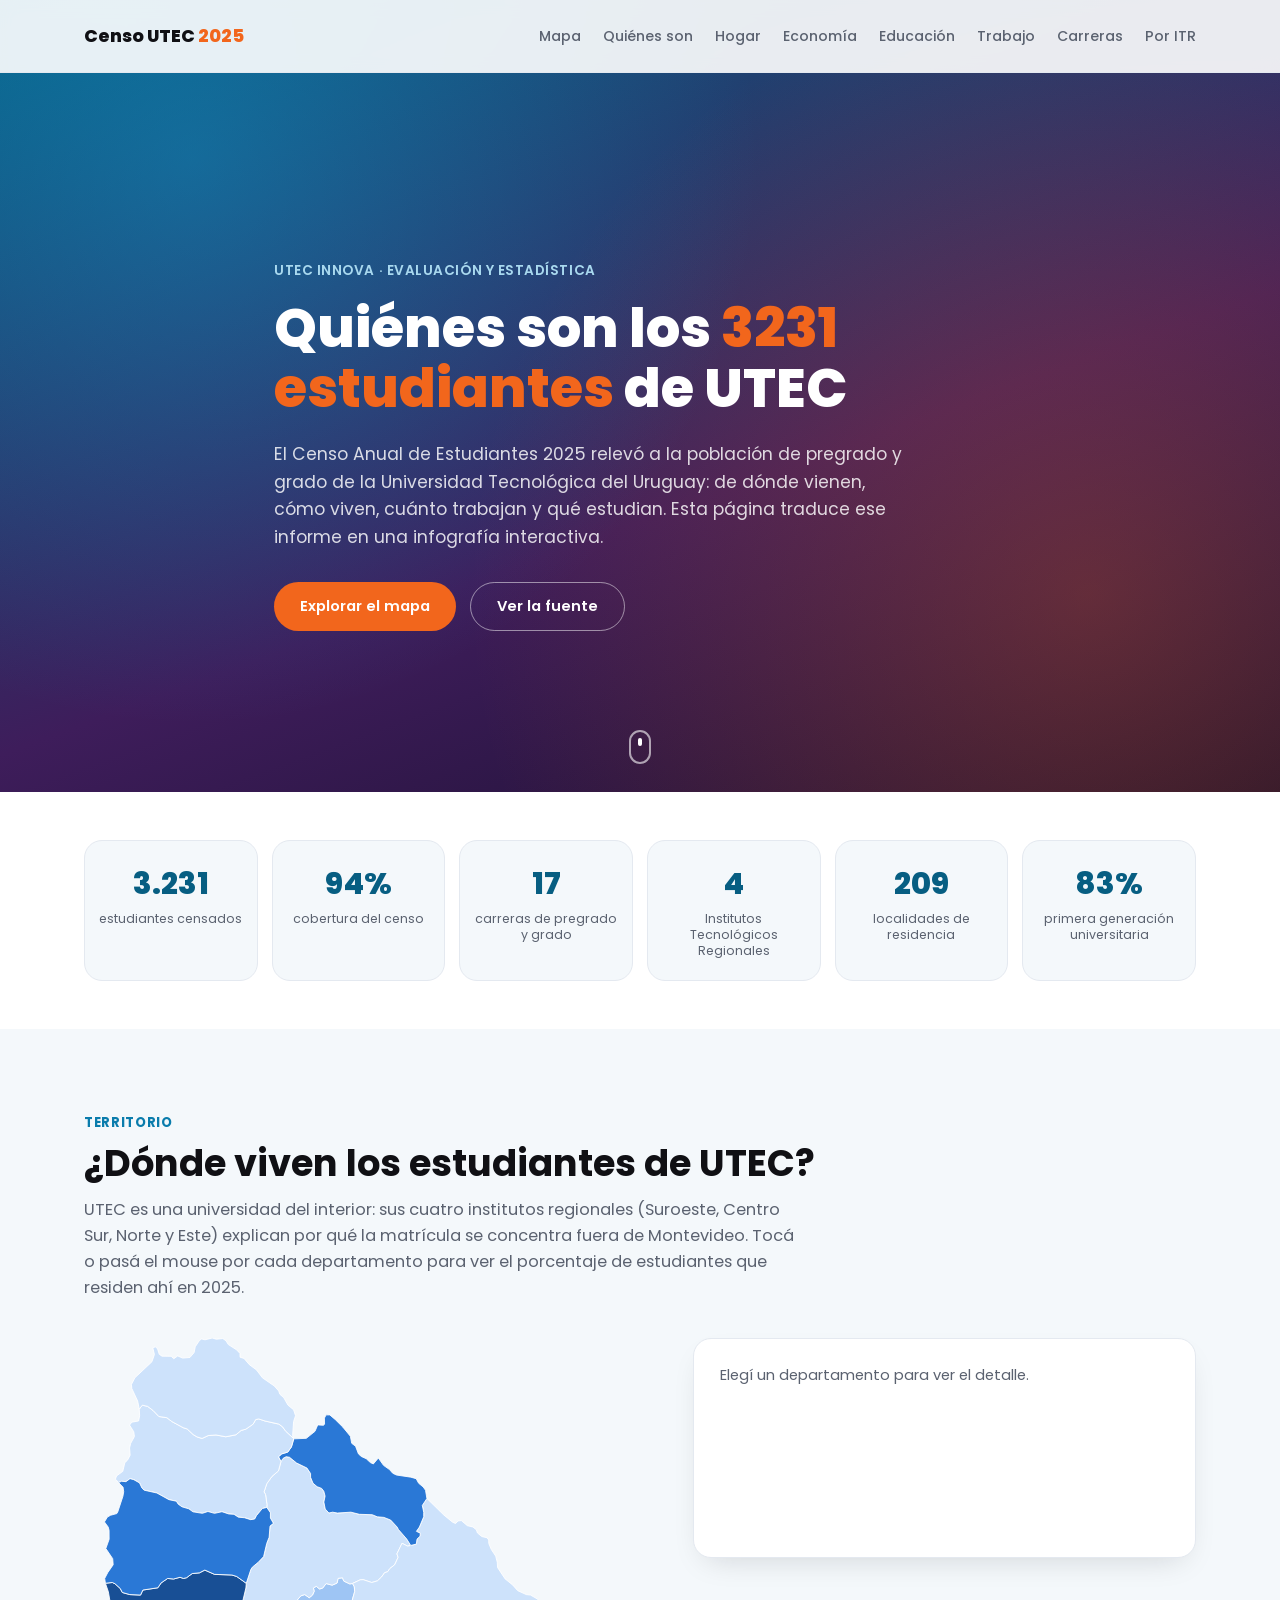
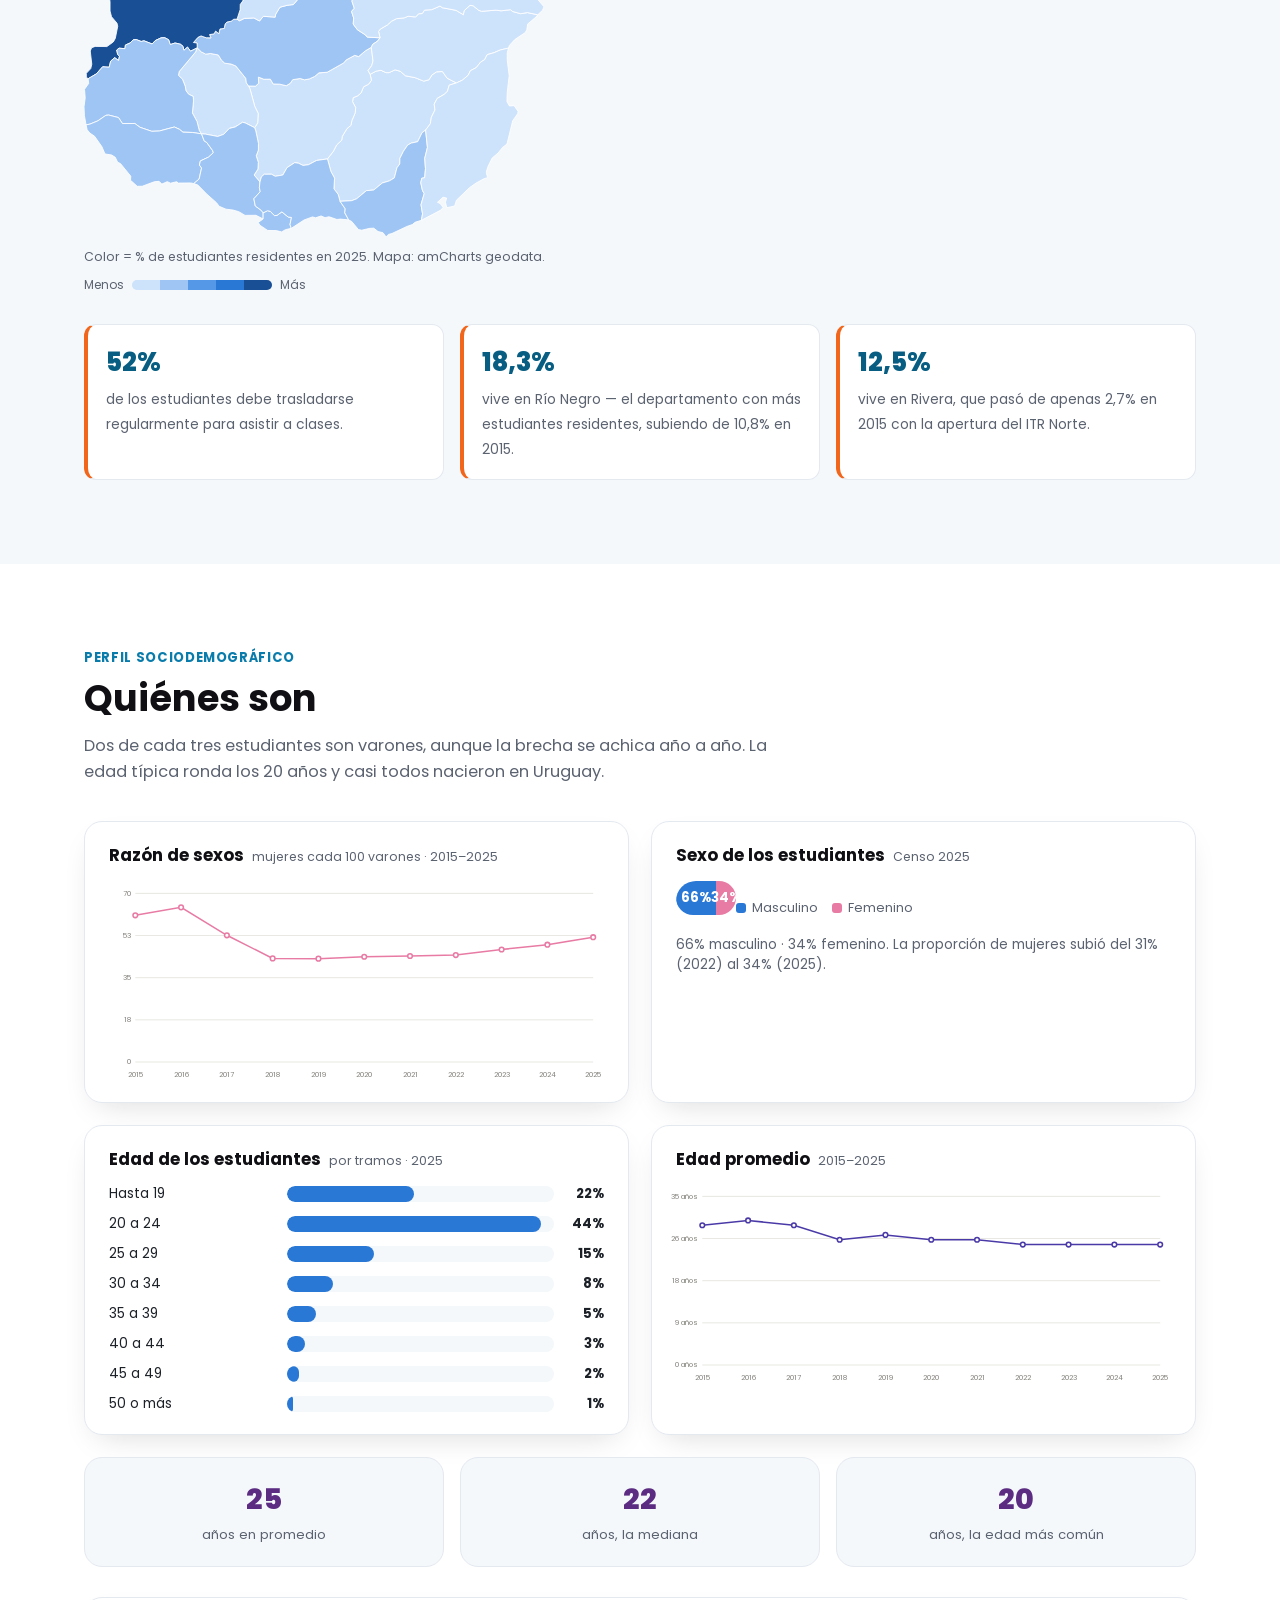
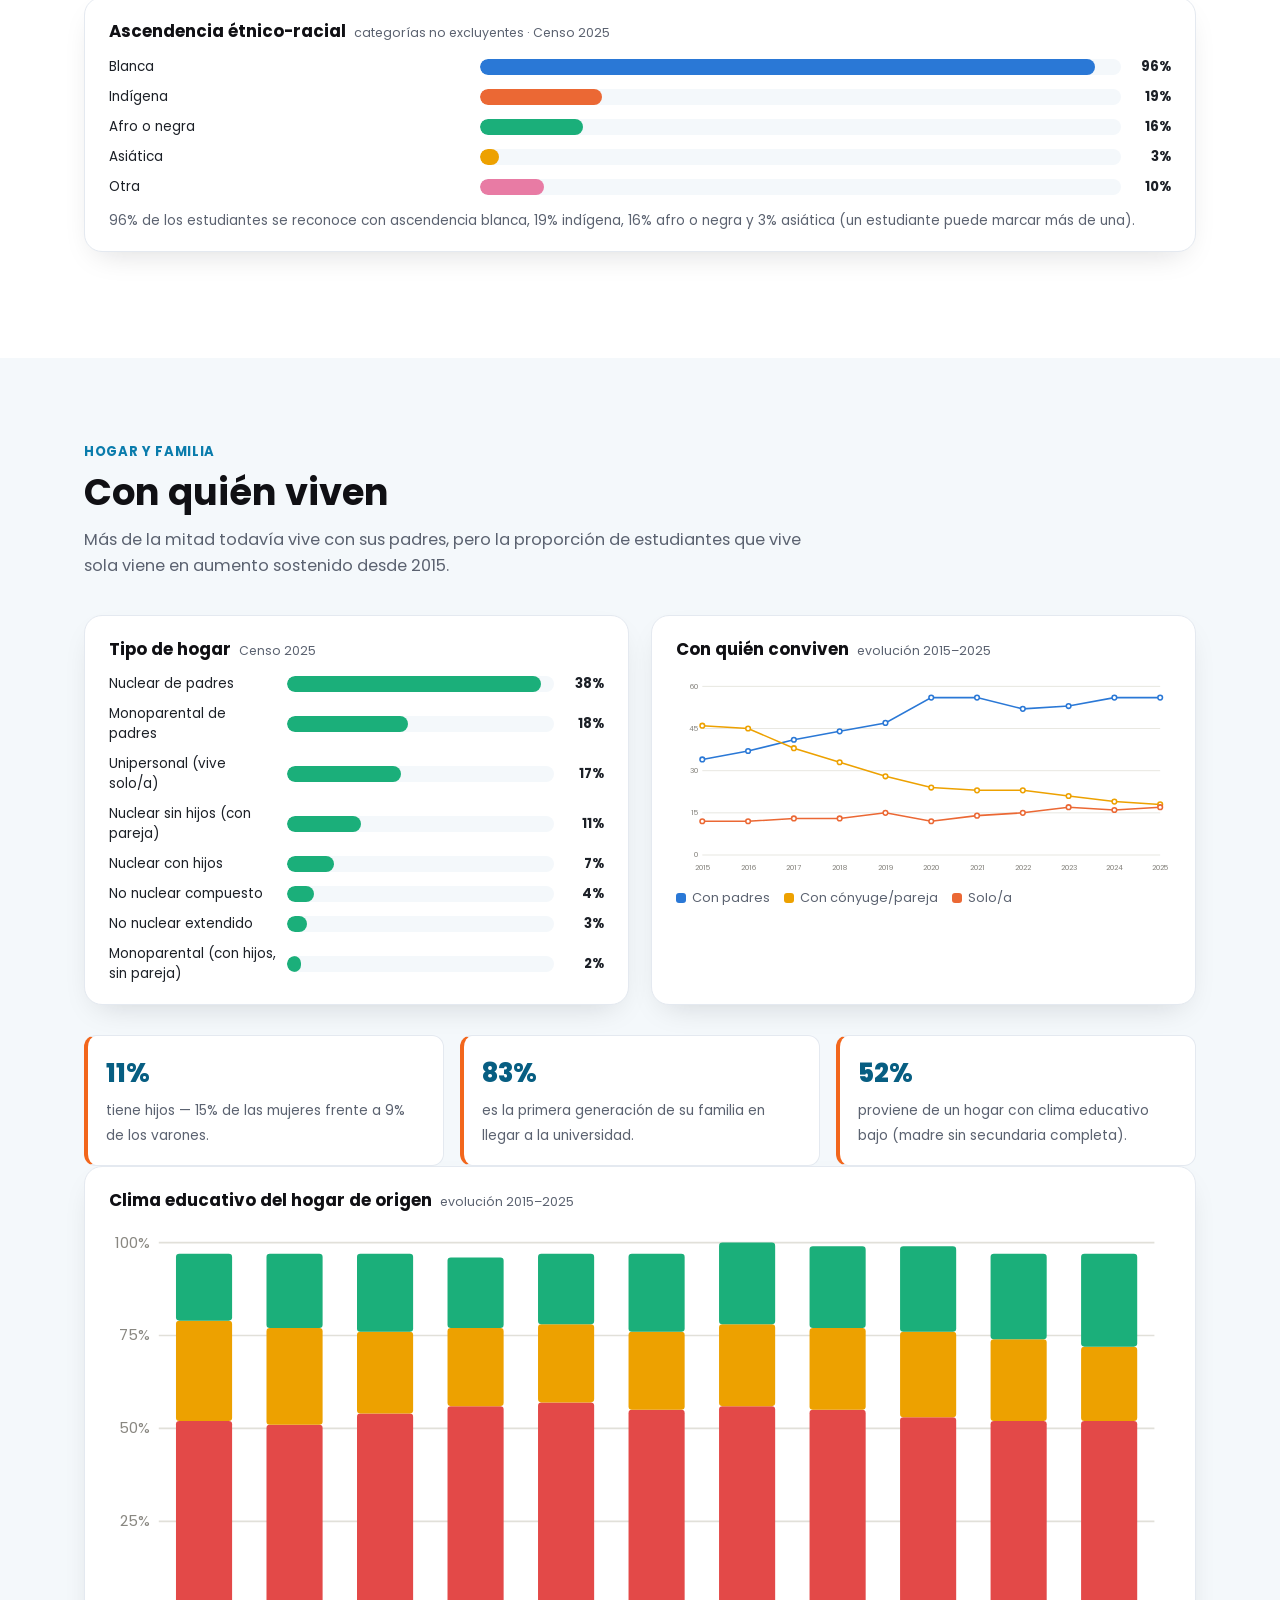
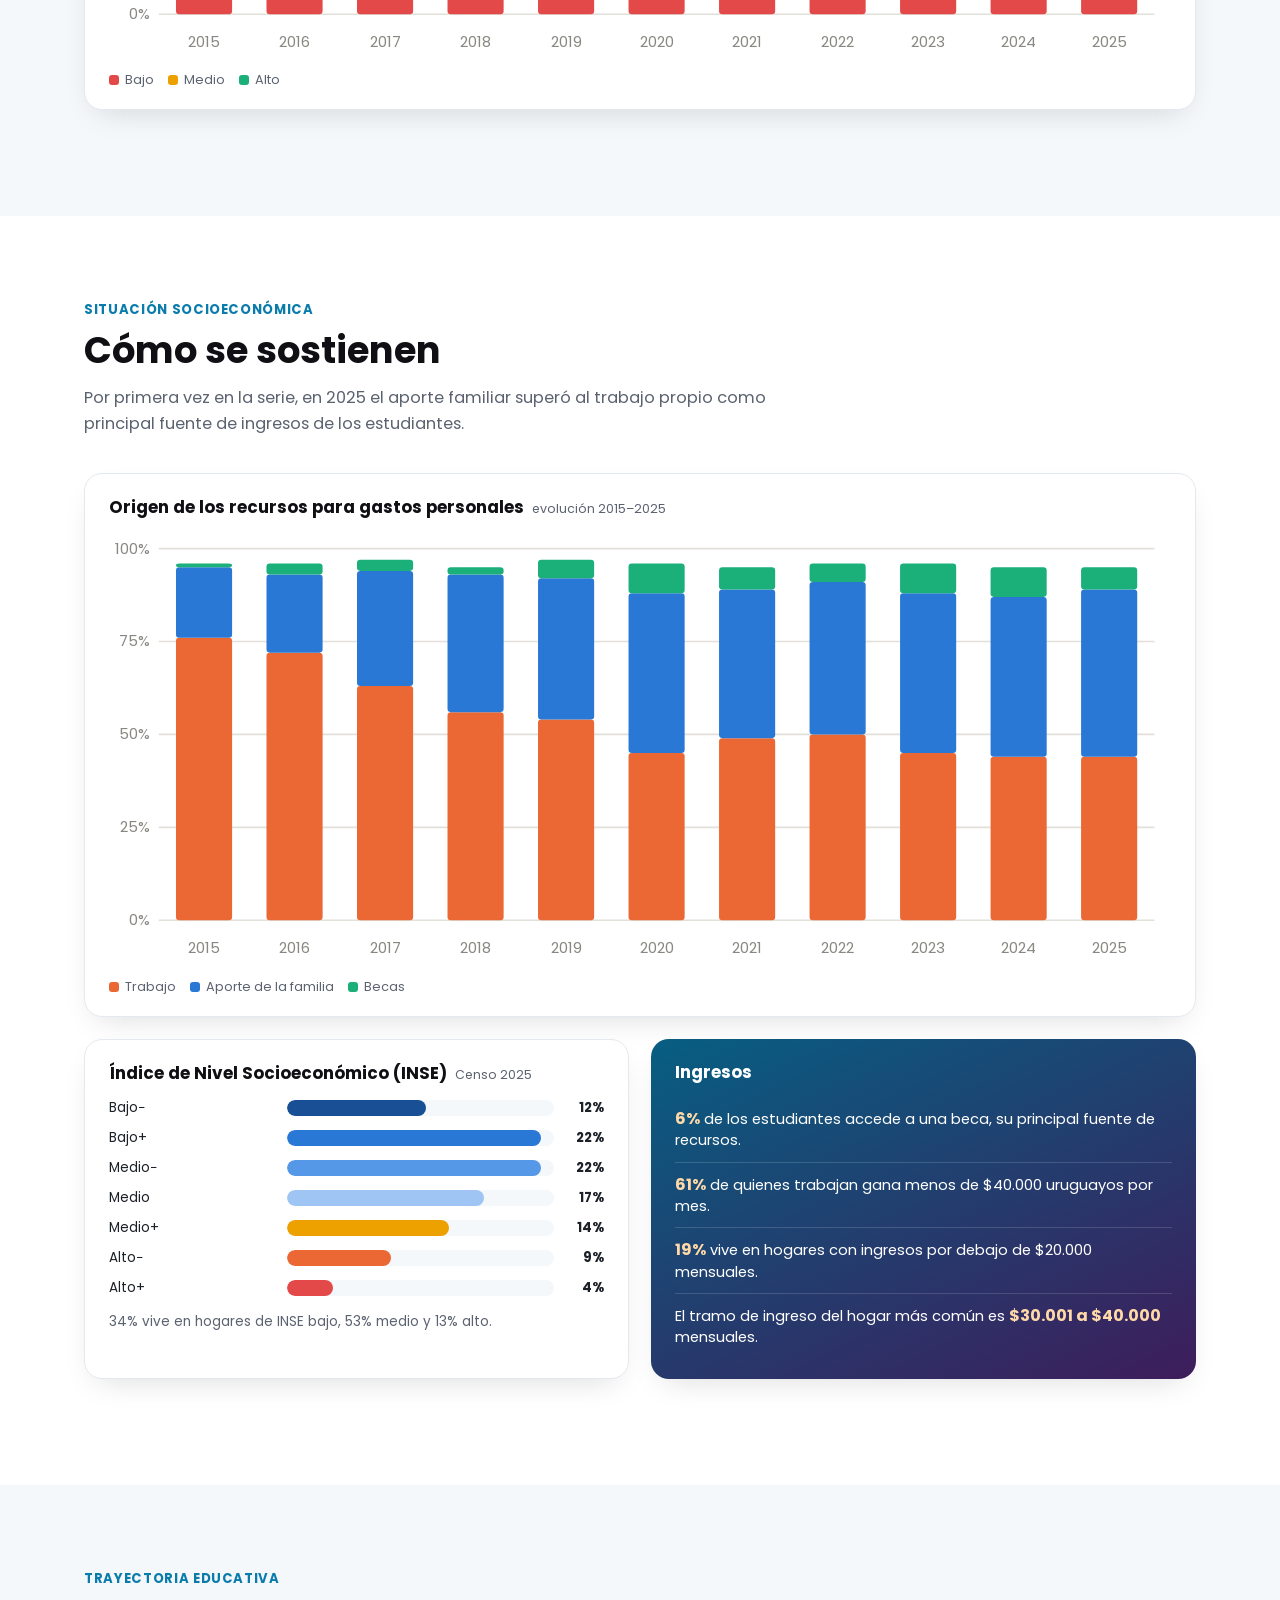
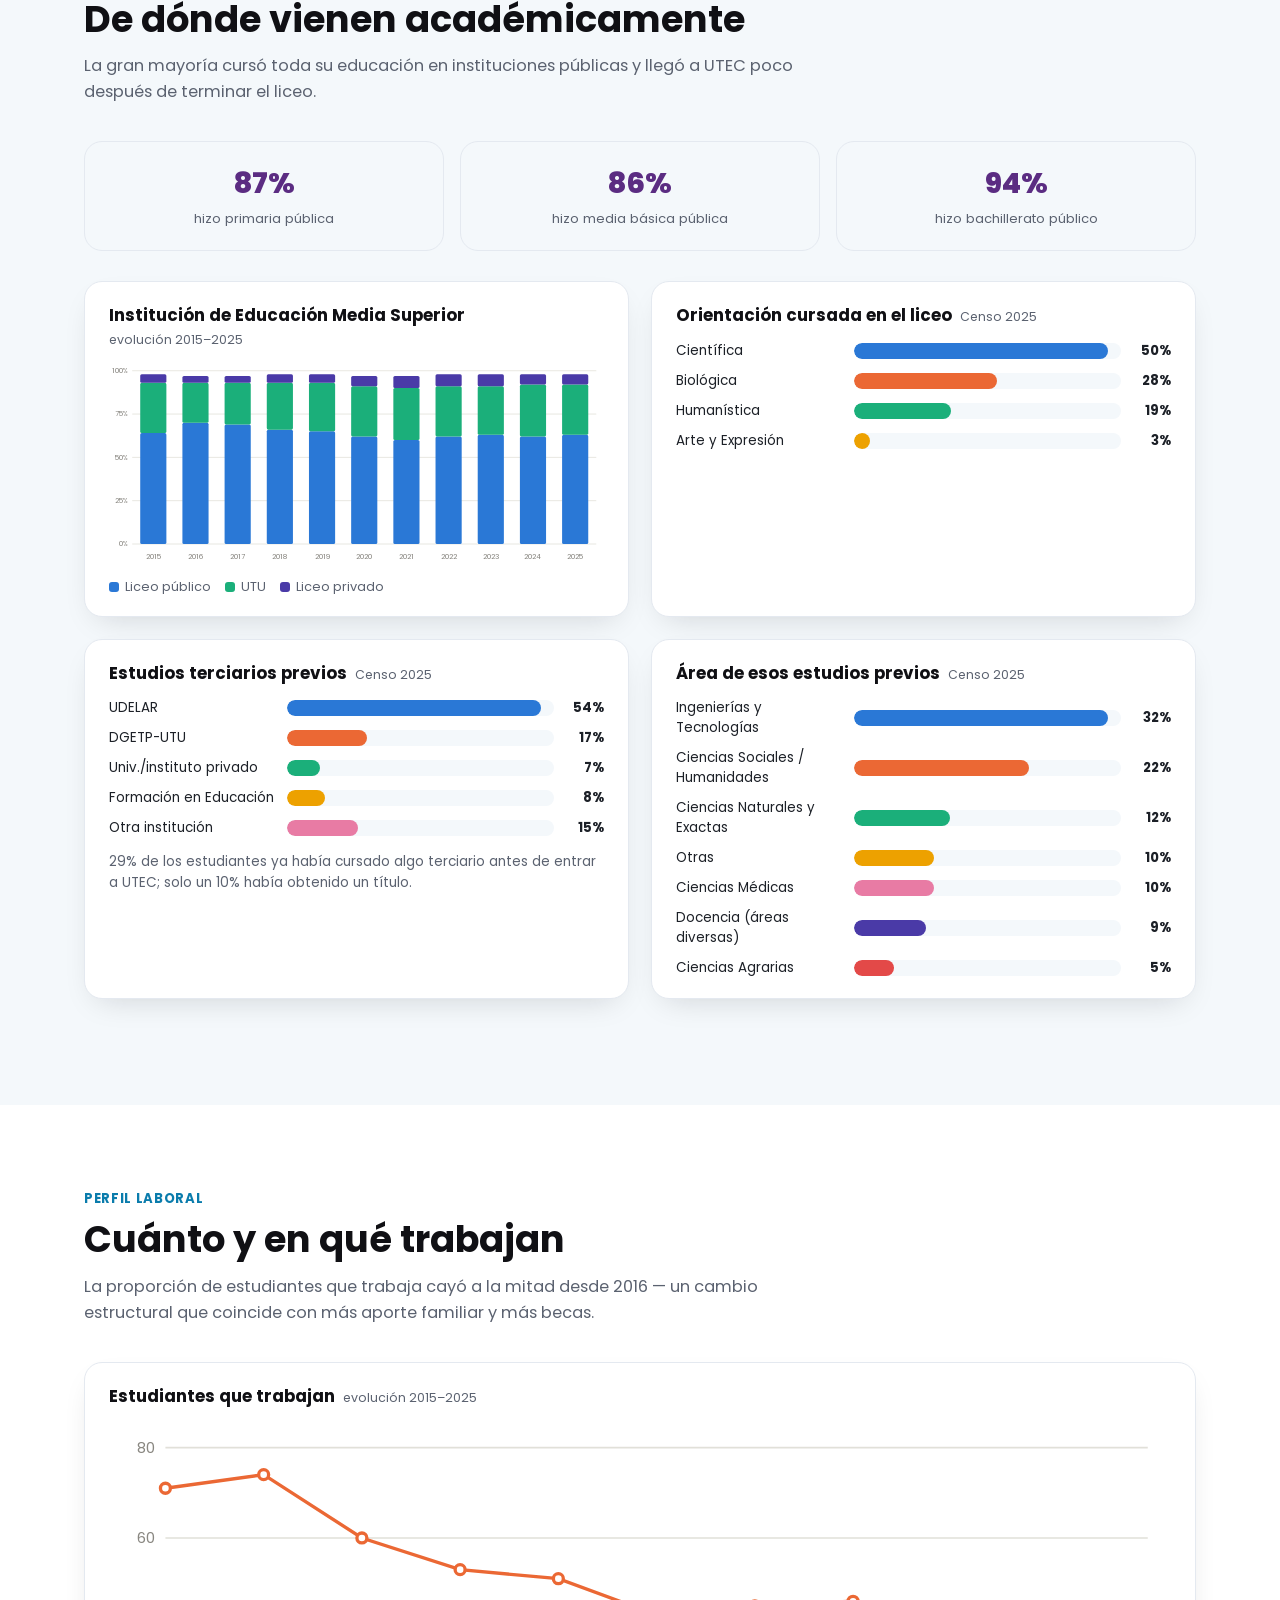
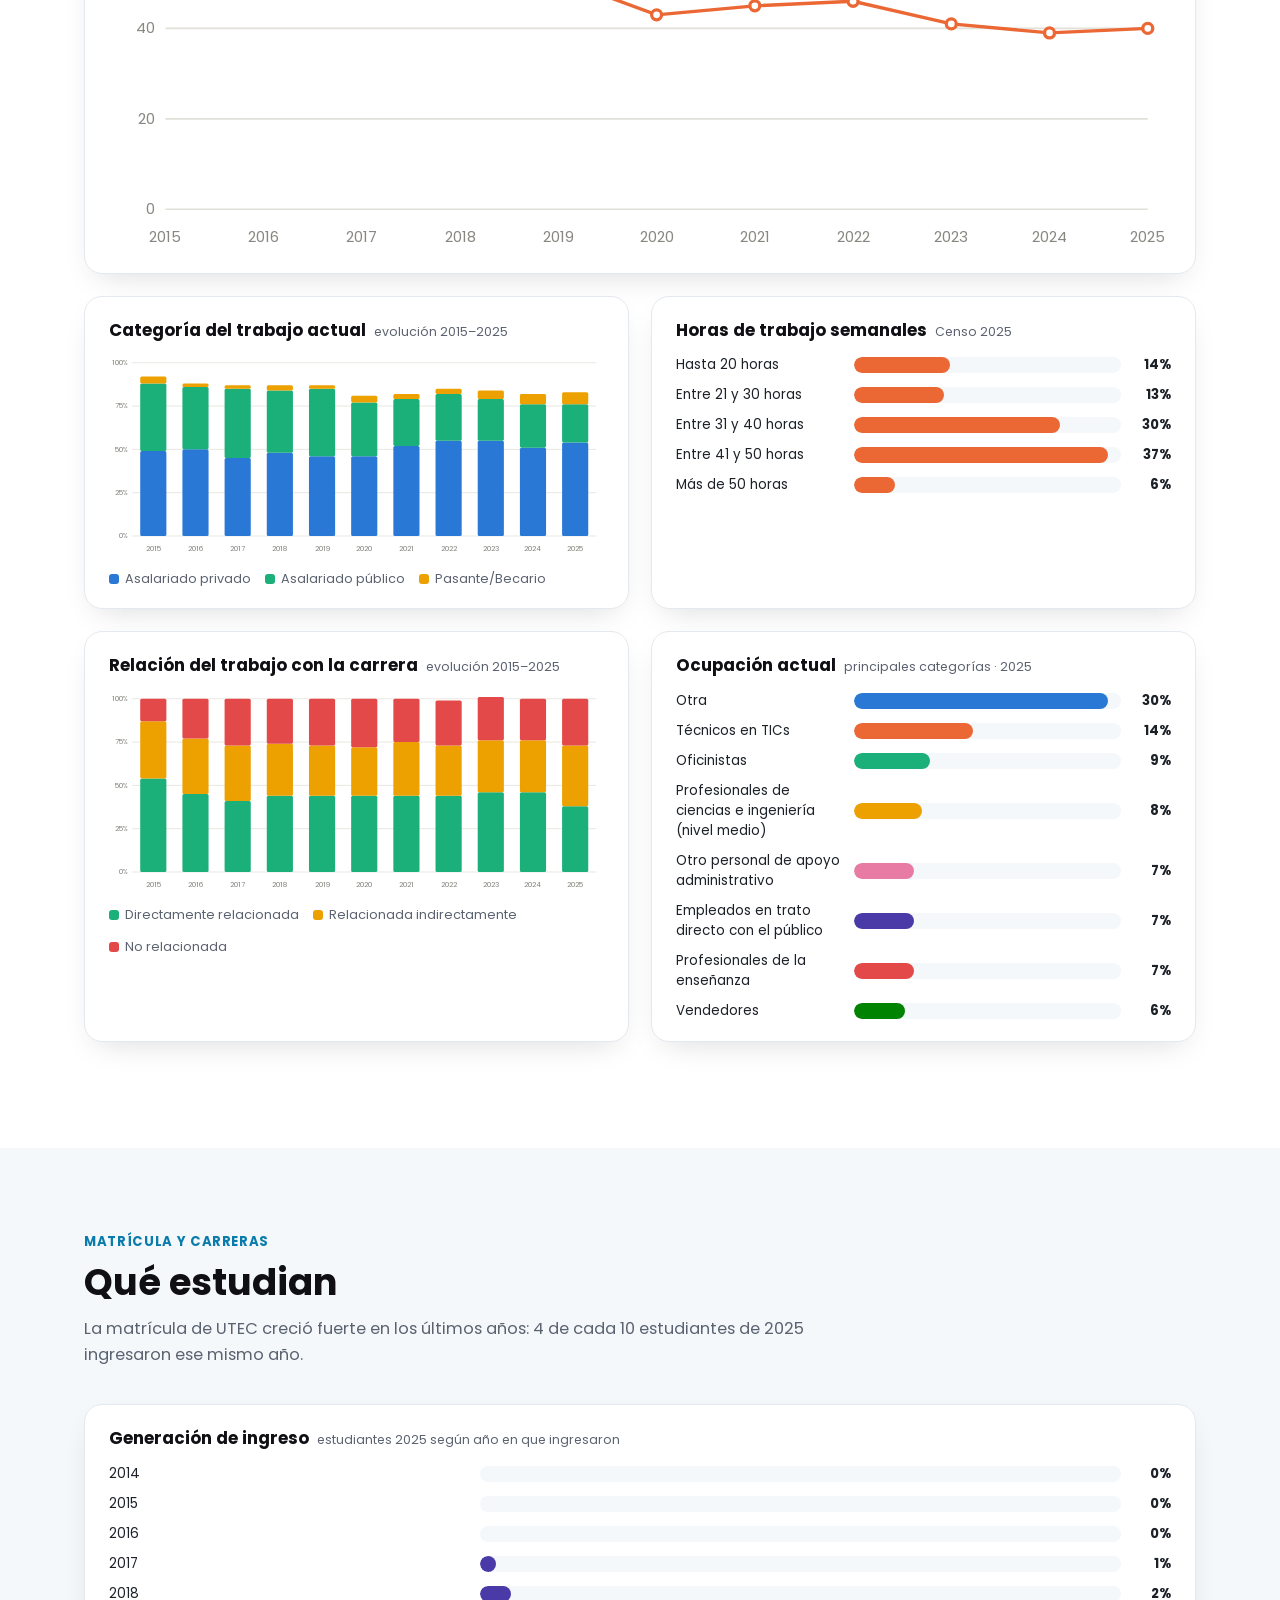
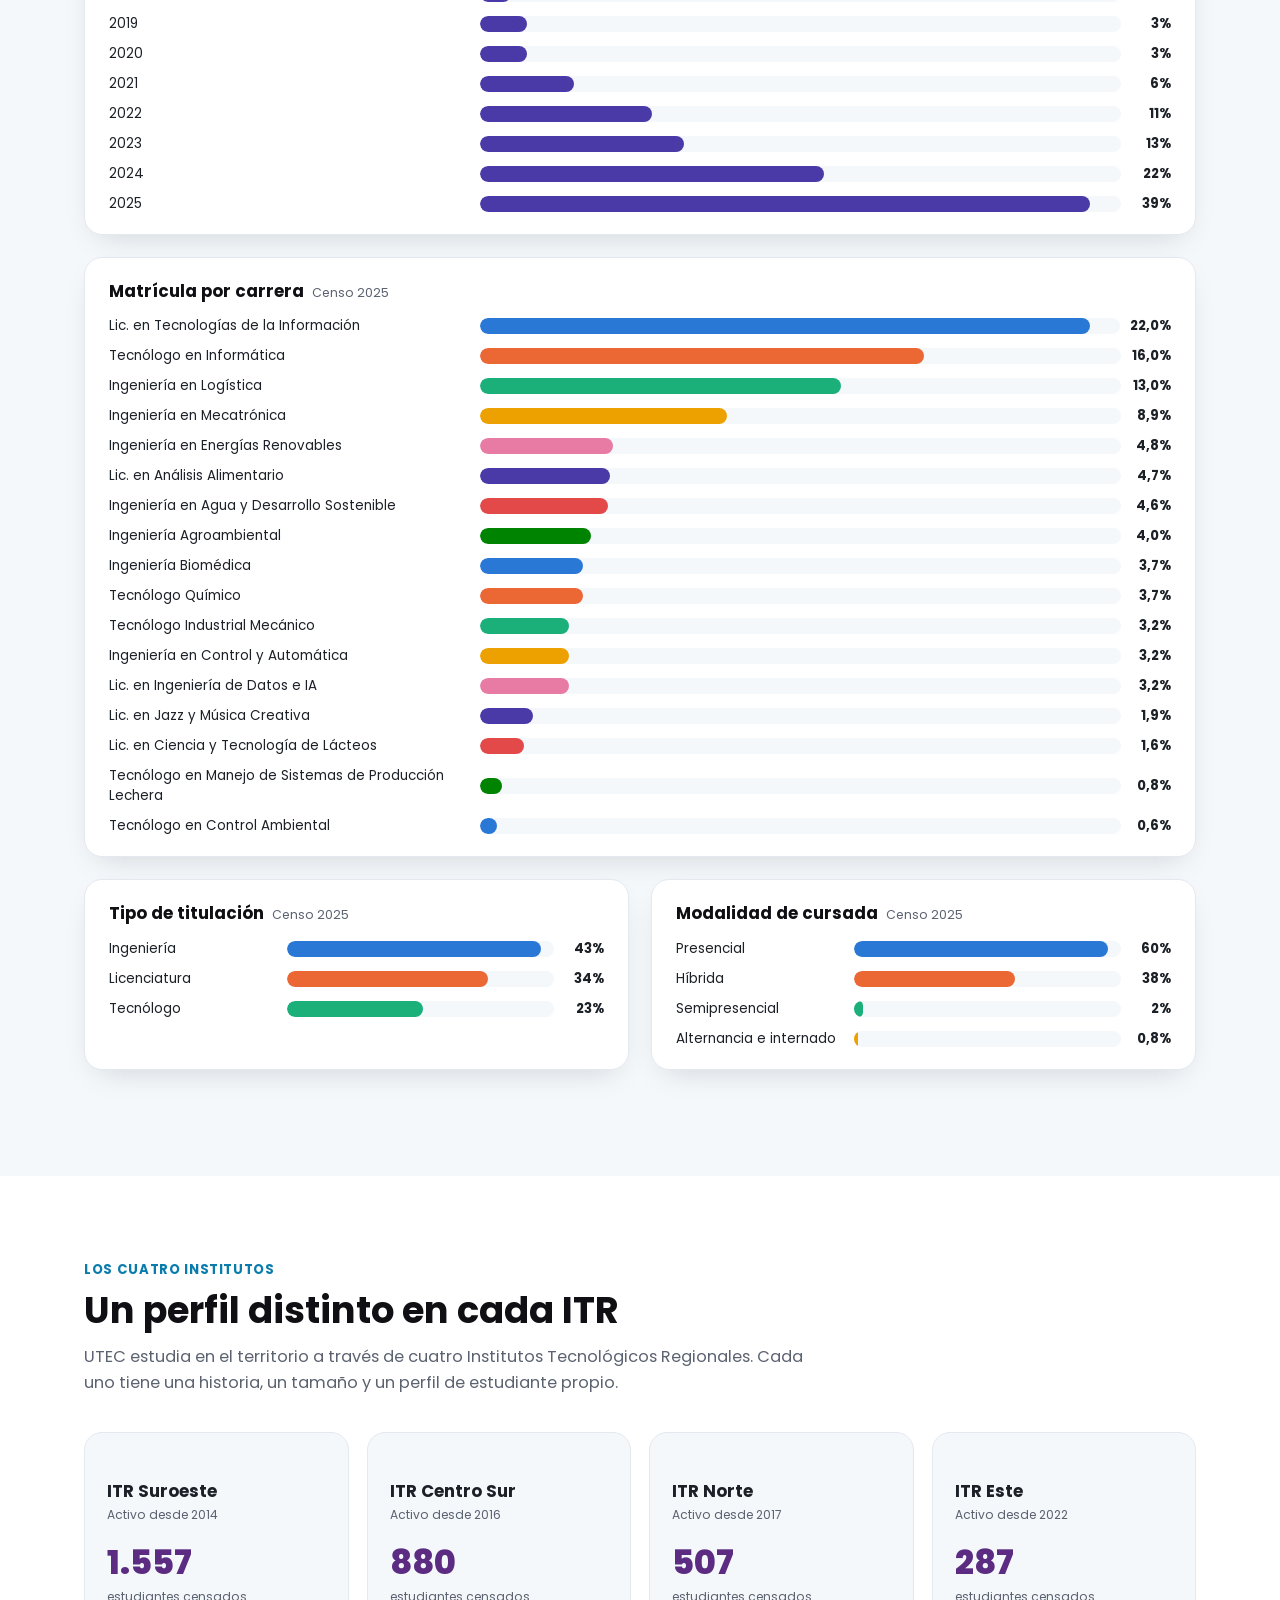
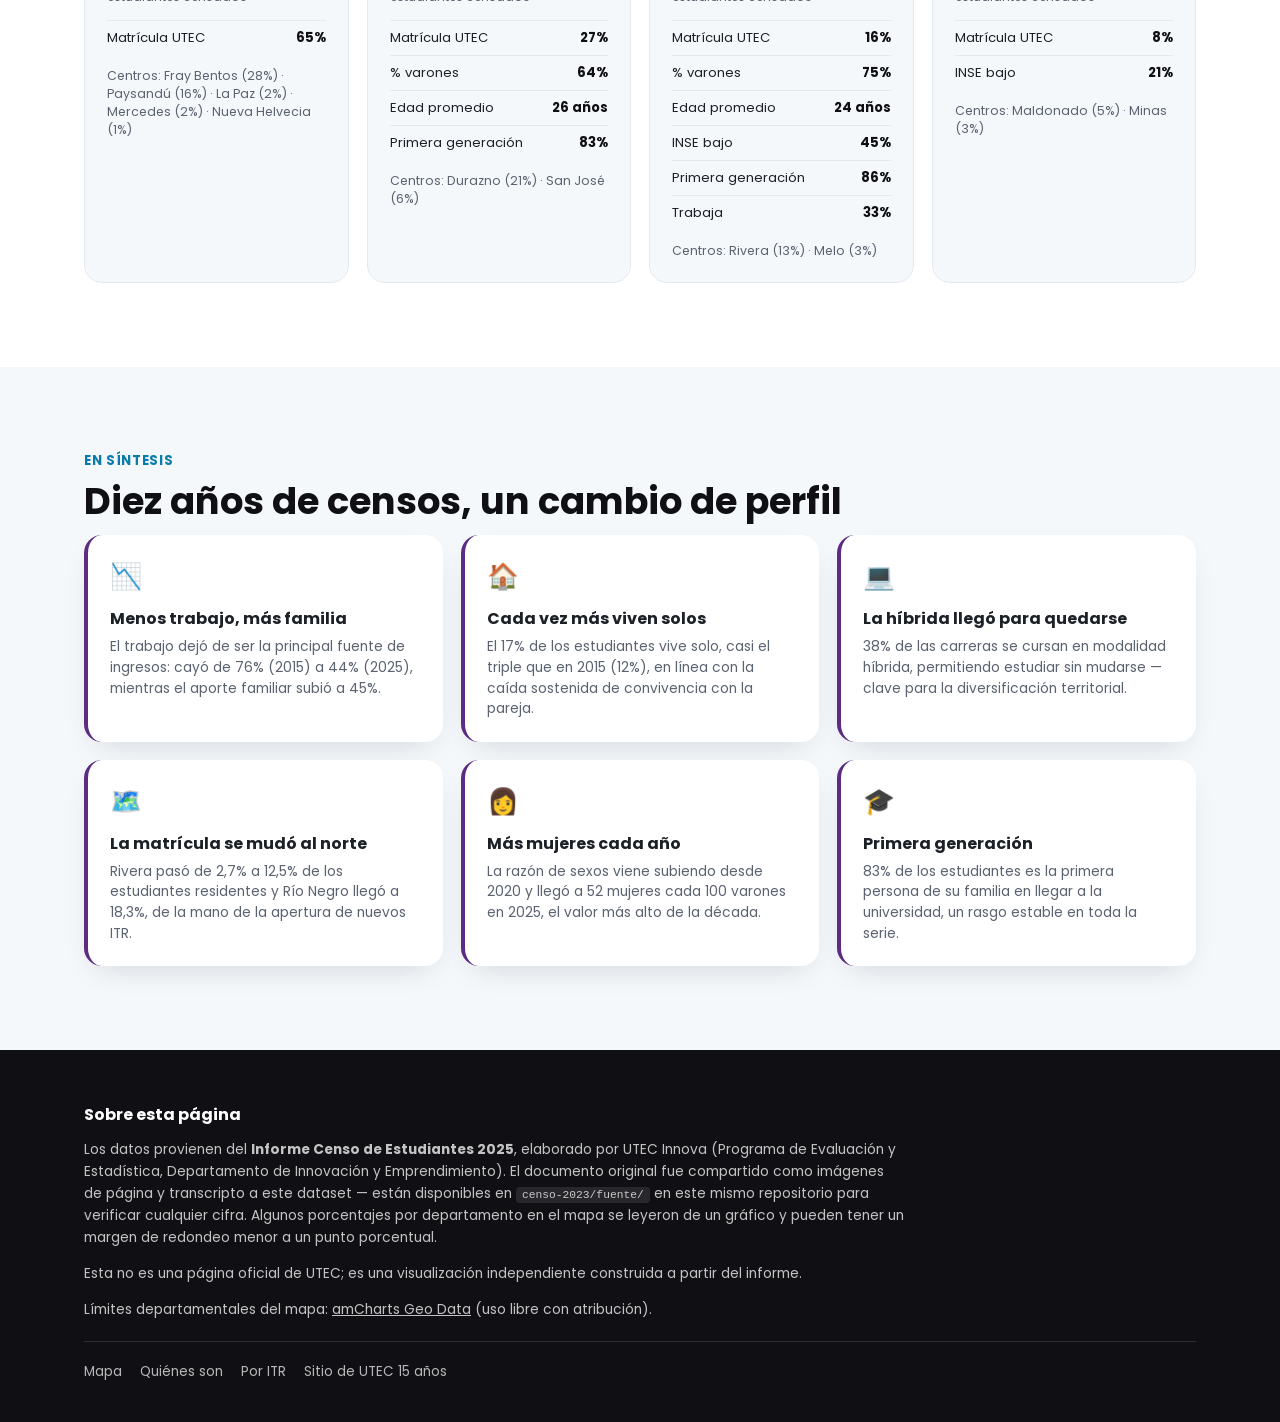
==== commit 52652aae: "Replace the tile-grid map with a real Uruguay department map Swaps the schematic 5x6 grid cartogram " ====
--- a/censo-2023/index.html
+++ b/censo-2023/index.html
@@ -102,8 +102,8 @@
 
       <div class="map-layout">
         <div class="map-wrap" data-reveal>
-          <div class="tile-map" id="tileMap" role="img" aria-label="Mapa esquemático de Uruguay por departamento"></div>
-          <p class="map-caption">Mapa esquemático por departamento (posiciones relativas, no cartografía precisa). Color = % de estudiantes residentes.</p>
+          <svg class="uy-map" id="uyMap" viewBox="0 0 800 867.8" role="img" aria-label="Mapa de Uruguay por departamento"></svg>
+          <p class="map-caption">Color = % de estudiantes residentes en 2025. Mapa: amCharts geodata.</p>
           <div class="map-legend" id="mapLegend"></div>
         </div>
         <div class="map-detail" id="mapDetail" data-reveal>
@@ -402,6 +402,7 @@
       un margen de redondeo menor a un punto porcentual.
     </p>
     <p class="footer-text">Esta no es una página oficial de UTEC; es una visualización independiente construida a partir del informe.</p>
+    <p class="footer-text">Límites departamentales del mapa: <a href="https://github.com/amcharts/amcharts4-geodata" style="text-decoration:underline;">amCharts Geo Data</a> (uso libre con atribución).</p>
     <div class="footer-links">
       <a href="#mapa">Mapa</a>
       <a href="#quienes-son">Quiénes son</a>
@@ -412,6 +413,7 @@
 </footer>
 
 <script src="js/data.js"></script>
+<script src="js/uruguay-map.js"></script>
 <script src="js/charts.js"></script>
 <script src="js/main.js"></script>
 </body>
--- a/censo-2023/css/styles.css
+++ b/censo-2023/css/styles.css
@@ -214,20 +214,26 @@
 /* ---------- Tile map ---------- */
 .map-layout { display: grid; grid-template-columns: 1.15fr 1fr; gap: 30px; align-items: start; }
 @media (max-width: 900px) { .map-layout { grid-template-columns: 1fr; } }
-
-.tile-map {
-  display: grid; grid-template-columns: repeat(5, 1fr); grid-template-rows: repeat(6, 56px);
-  gap: 5px; max-width: 380px;
-}
-.tile {
-  border-radius: 9px; border: 1px solid rgba(255,255,255,0.6); cursor: pointer;
-  display: flex; flex-direction: column; align-items: center; justify-content: center;
-  font-size: 0.6rem; font-weight: 700; color: #fff; text-align: center; padding: 2px;
-  transition: transform .15s ease, box-shadow .15s ease; line-height: 1.15;
-}
-.tile:hover, .tile:focus-visible, .tile.is-active { transform: scale(1.06); box-shadow: 0 6px 16px -6px rgba(0,0,0,0.4); outline: none; z-index: 2; position: relative; }
-.tile-name { font-size: 0.56rem; opacity: 0.92; }
-.tile-pct { font-size: 0.72rem; }
+.map-wrap { position: relative; }
+
+.uy-map { width: 100%; max-width: 460px; height: auto; display: block; }
+.uy-dept {
+  cursor: pointer; stroke: #fff; stroke-width: 1.5; stroke-linejoin: round;
+  transition: filter .15s ease, stroke-width .15s ease;
+}
+.uy-dept:hover, .uy-dept:focus-visible, .uy-dept.is-active {
+  filter: brightness(1.12); stroke: var(--ink); stroke-width: 2.5; outline: none;
+}
+.uy-dept-label {
+  font-size: 9px; font-weight: 600; fill: var(--ink); text-anchor: middle;
+  pointer-events: none; paint-order: stroke; stroke: #fff; stroke-width: 3px; stroke-linejoin: round;
+}
+.uy-map-tooltip {
+  position: absolute; pointer-events: none; background: var(--ink); color: #fff; font-size: 0.78rem;
+  padding: 7px 11px; border-radius: 8px; white-space: nowrap; opacity: 0; transition: opacity .12s ease;
+  z-index: 5; transform: translate(-50%, -120%); font-weight: 600;
+}
+.uy-map-tooltip.show { opacity: 1; }
 
 .map-caption { font-size: 0.78rem; color: var(--text-muted); margin-top: 12px; }
 .map-legend { display: flex; align-items: center; gap: 8px; margin-top: 10px; font-size: 0.75rem; color: var(--text-muted); }
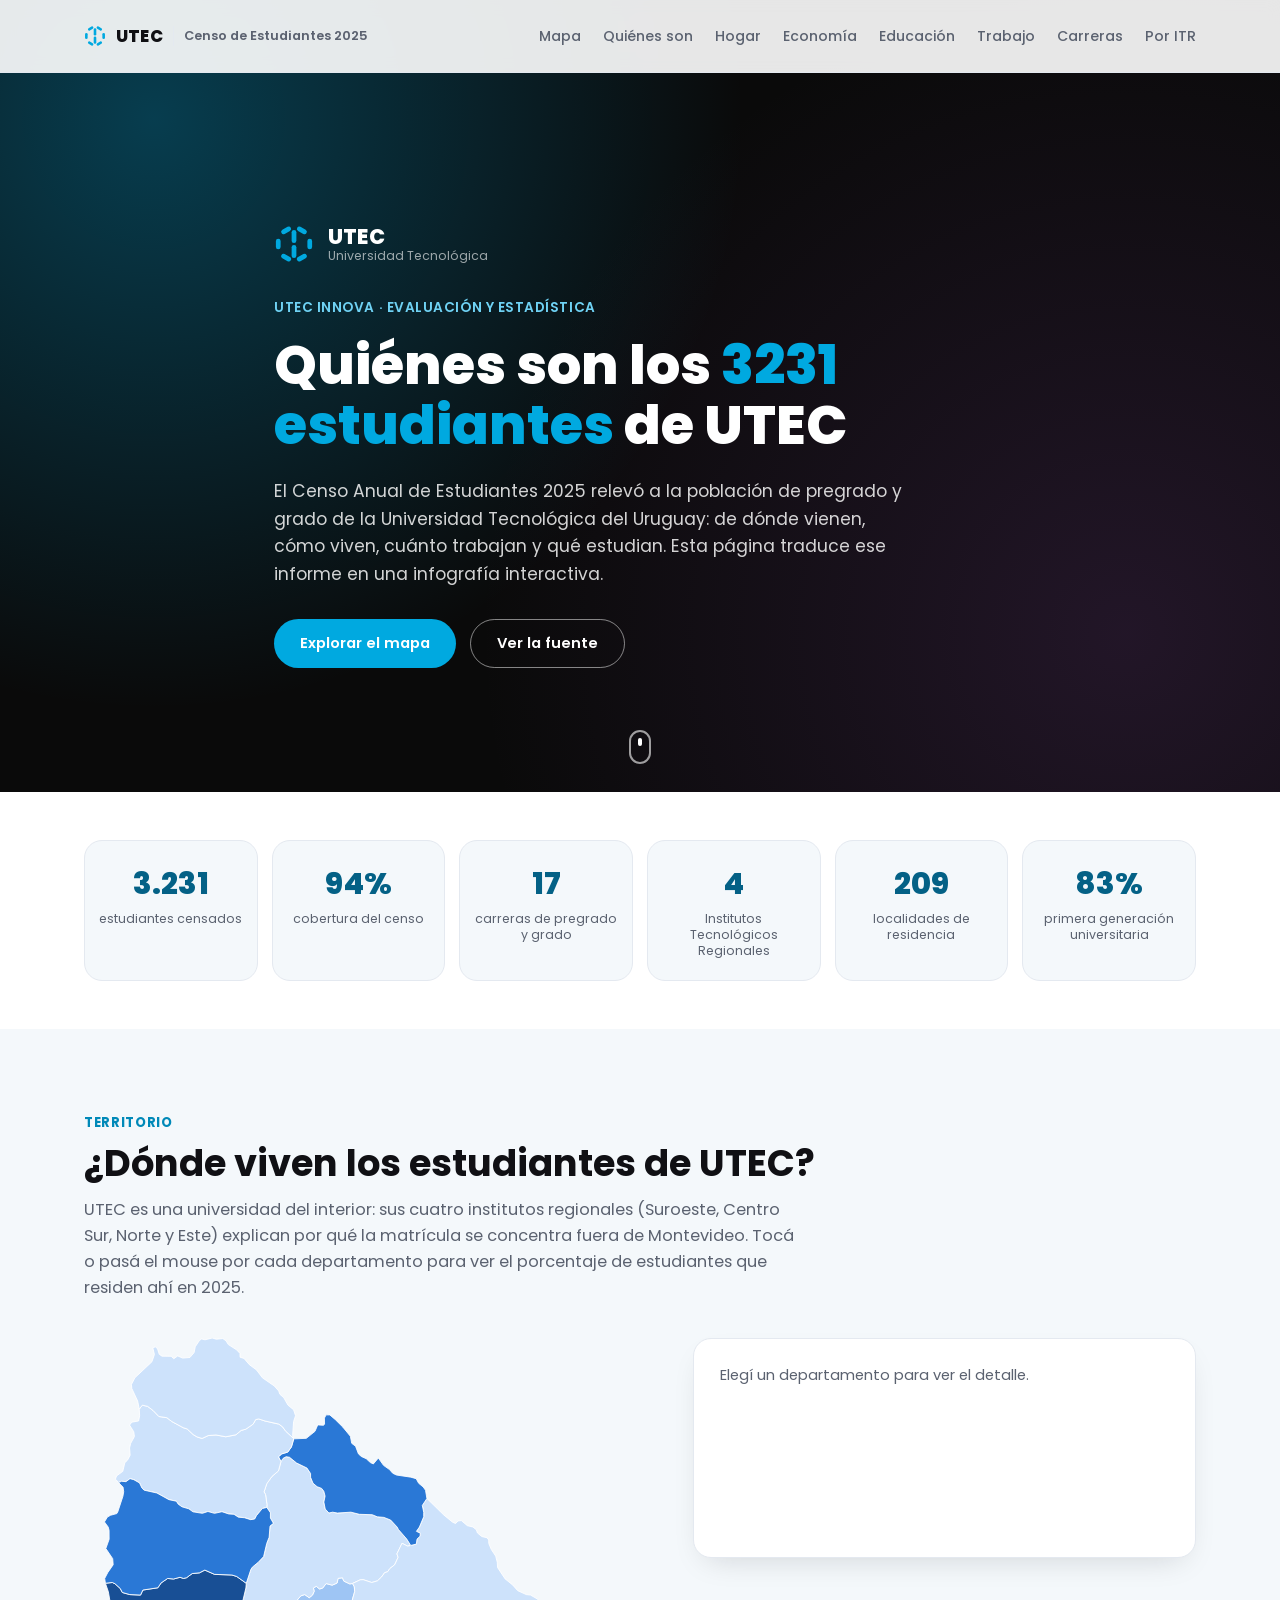
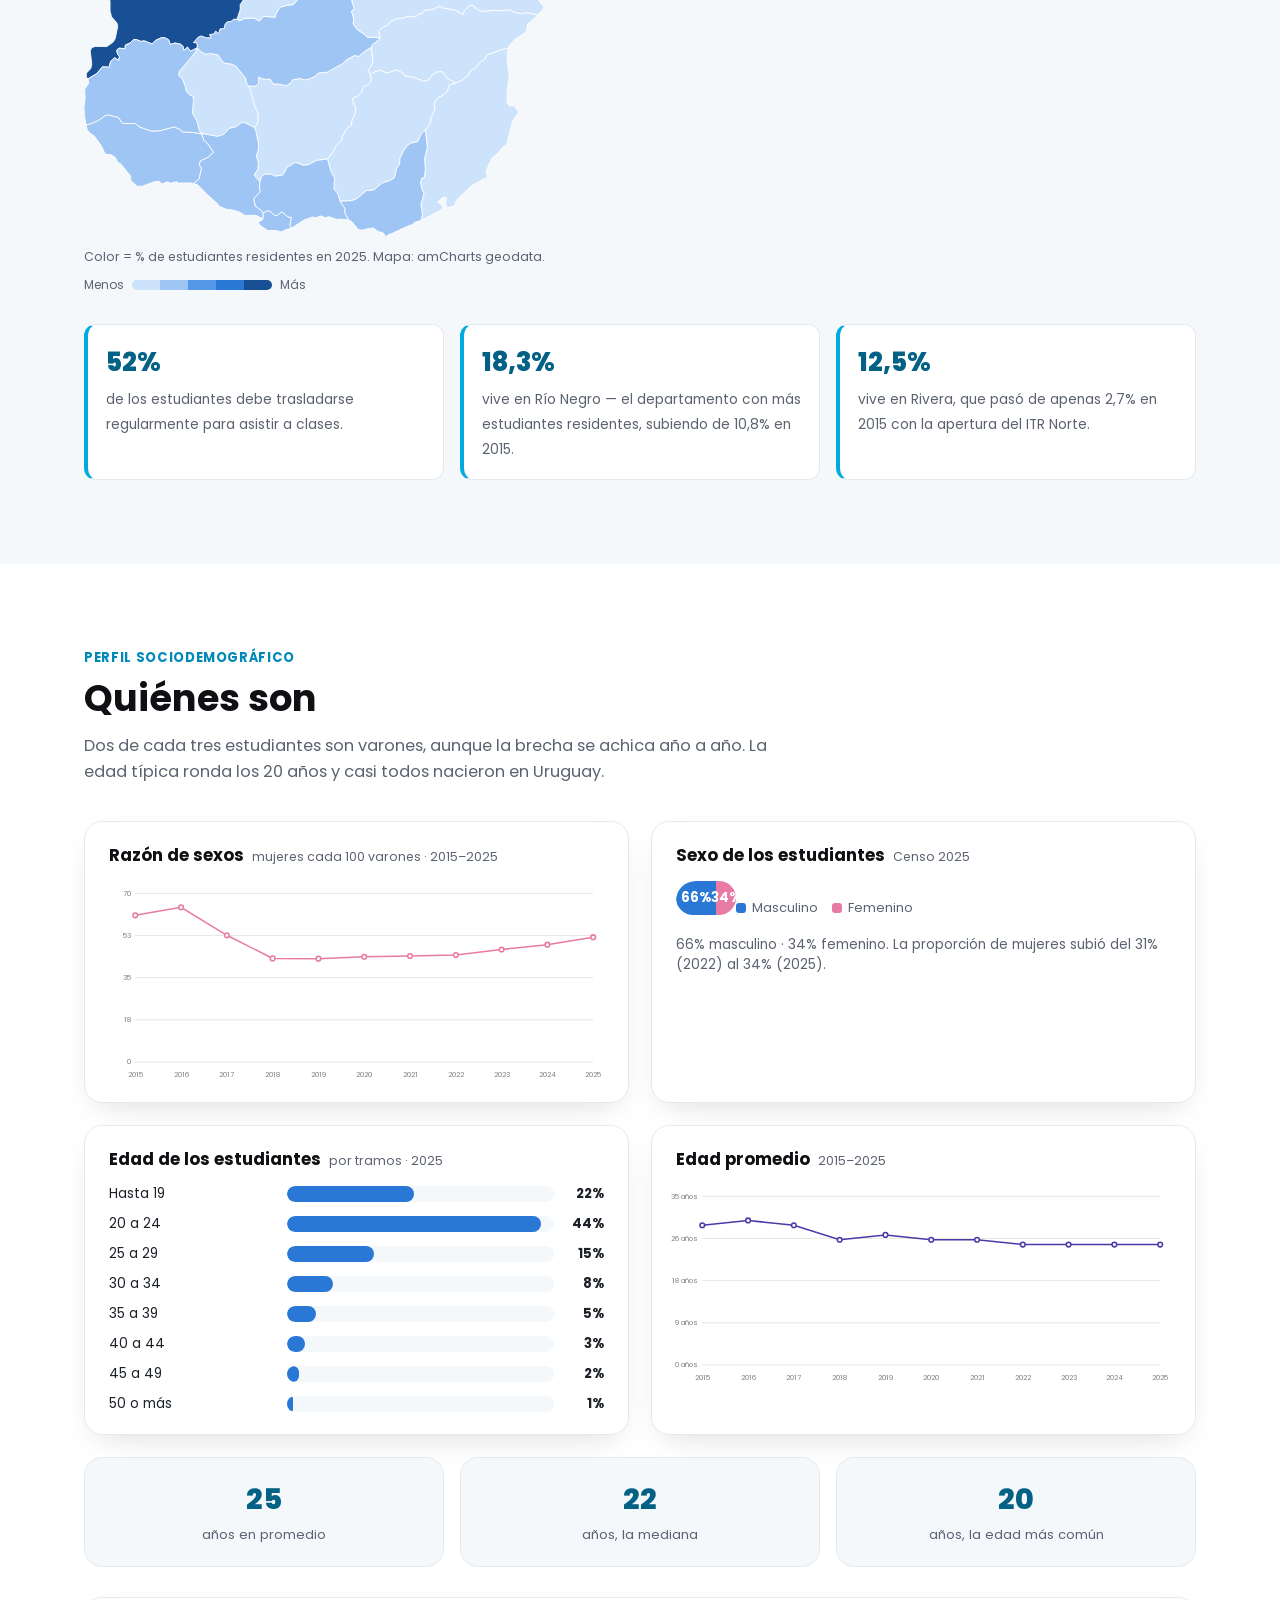
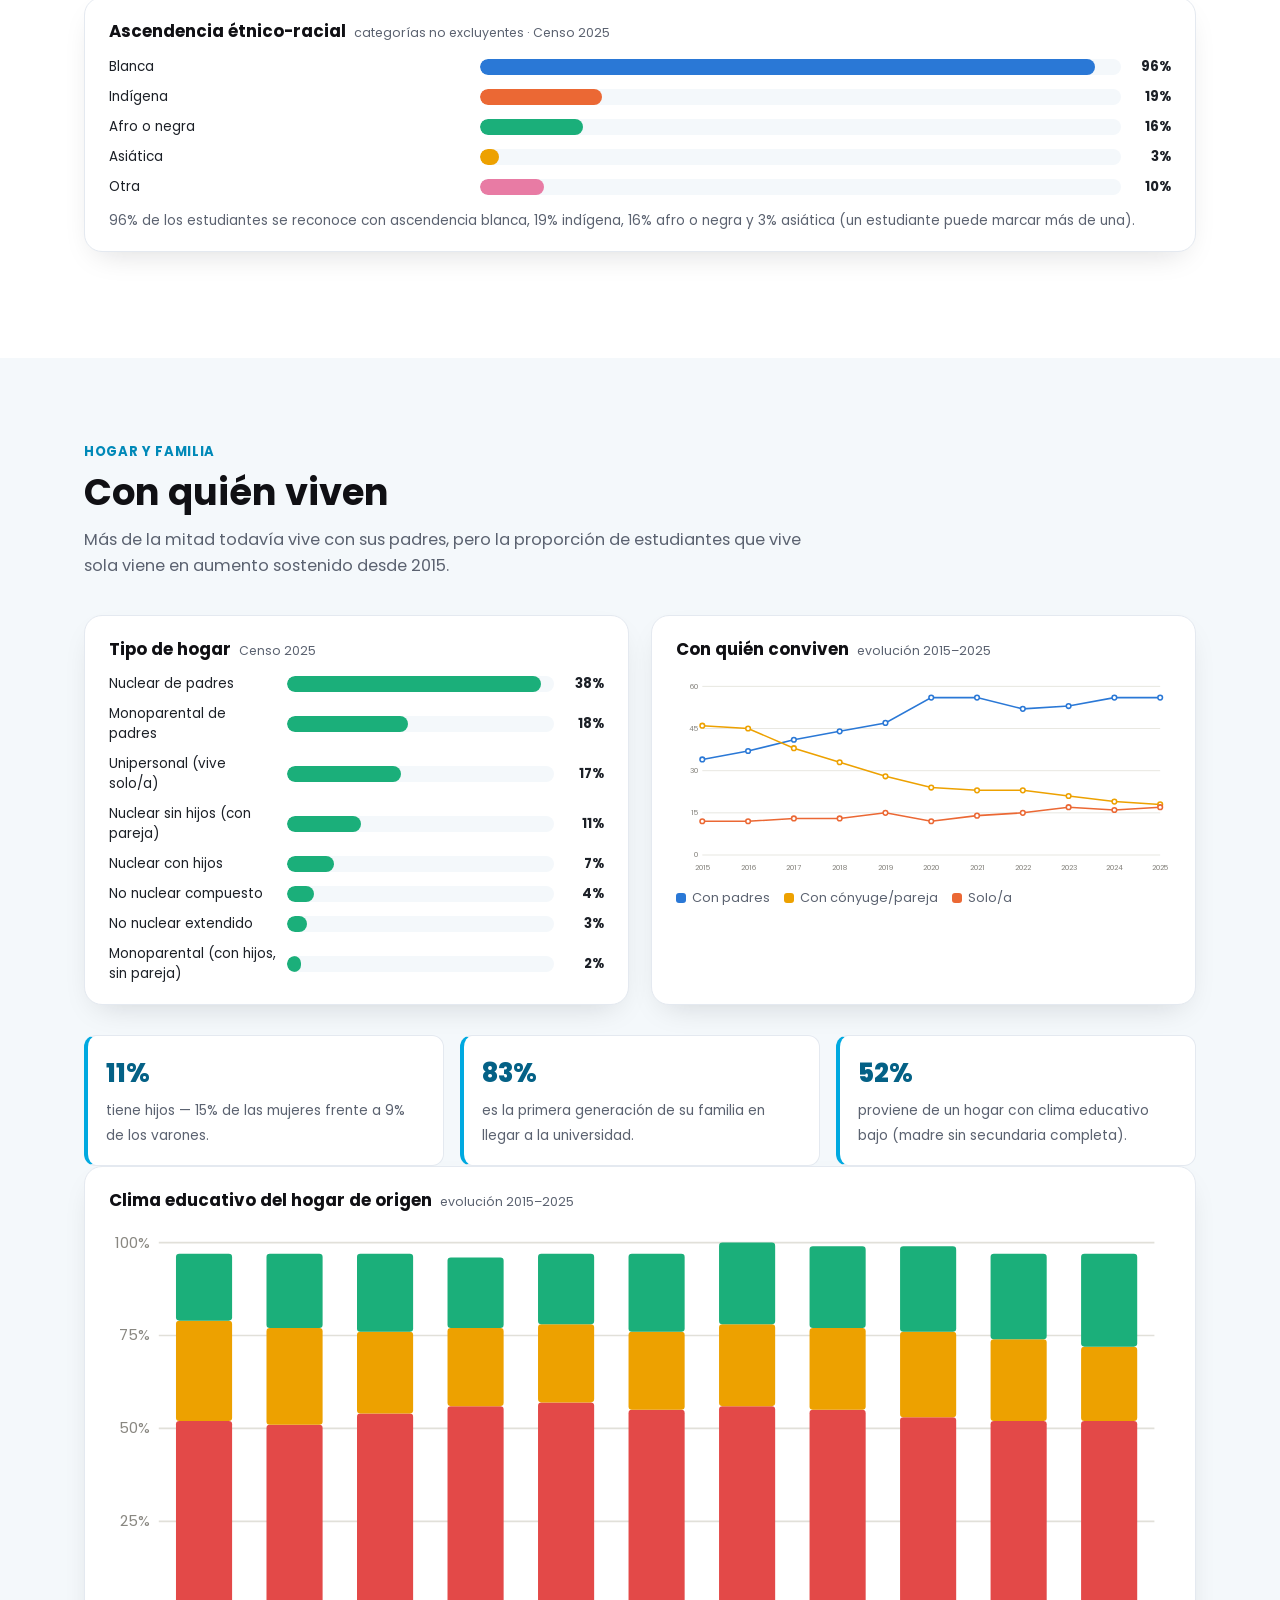
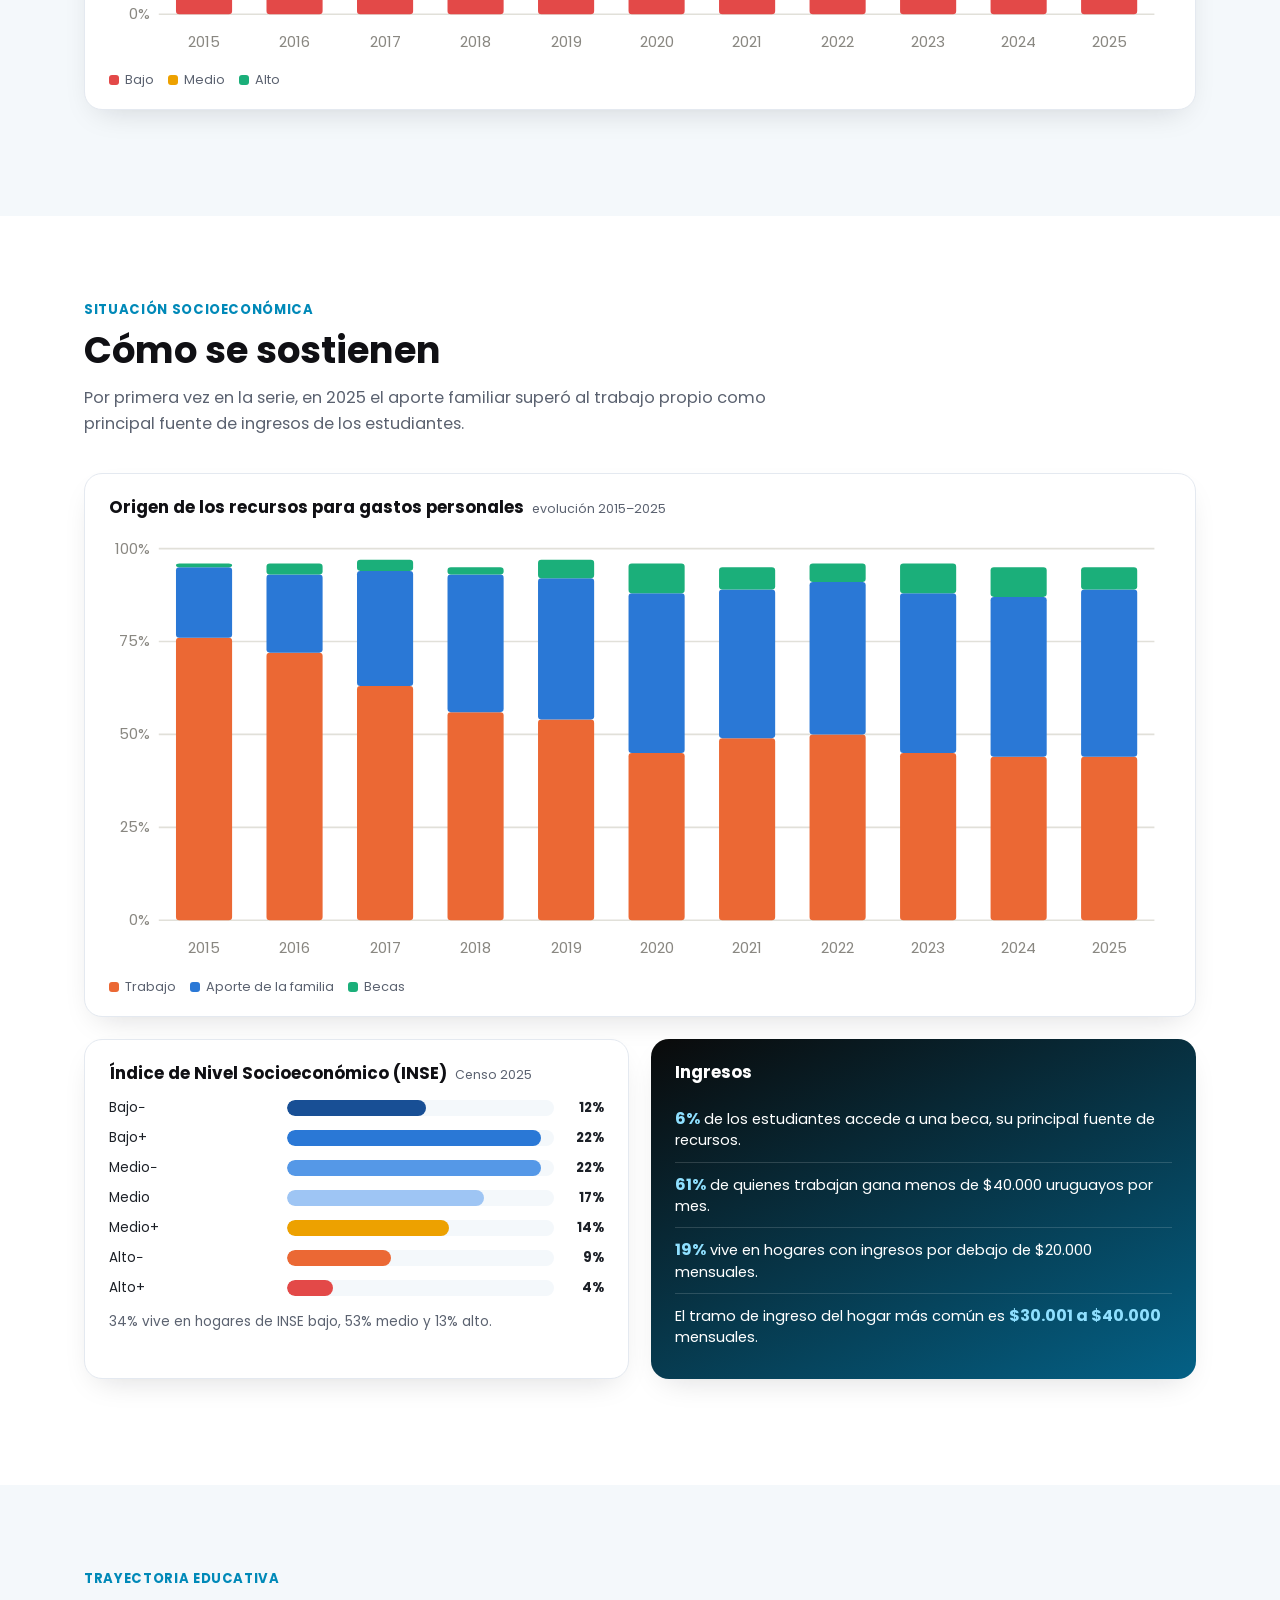
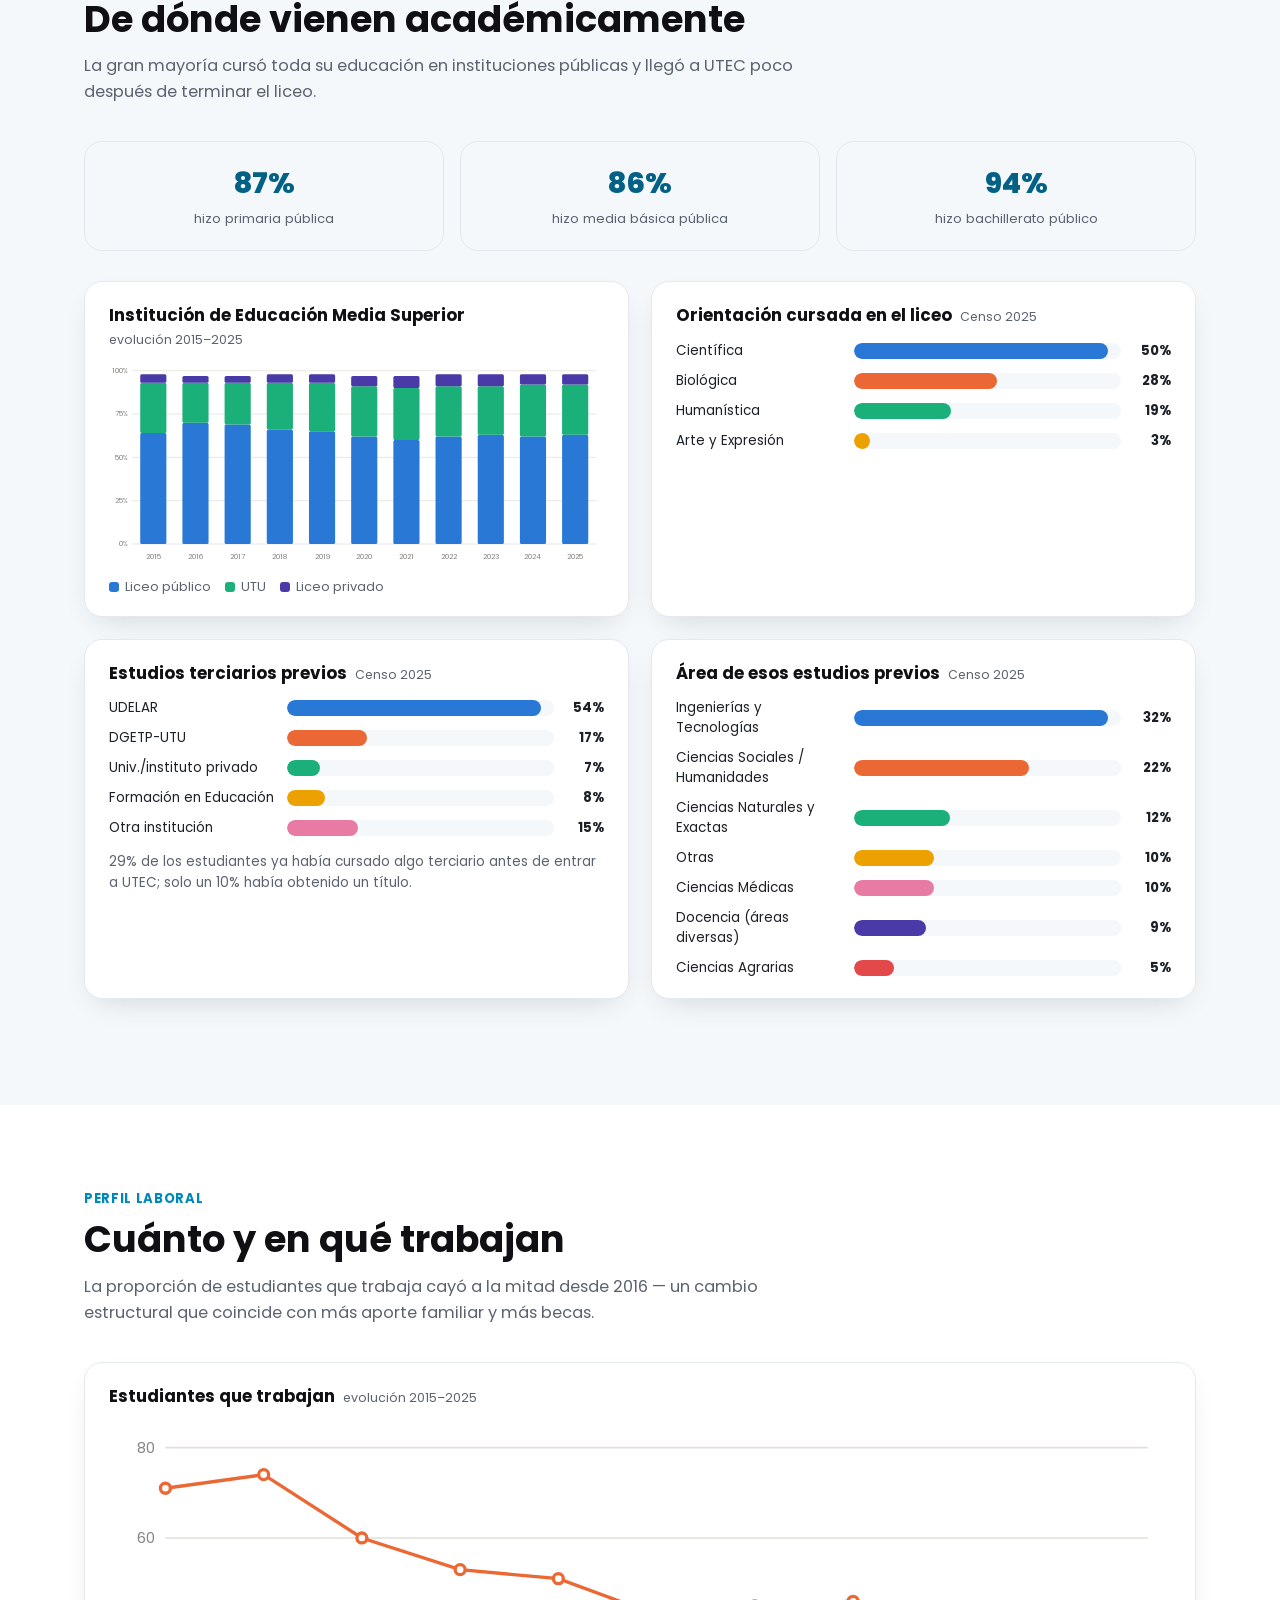
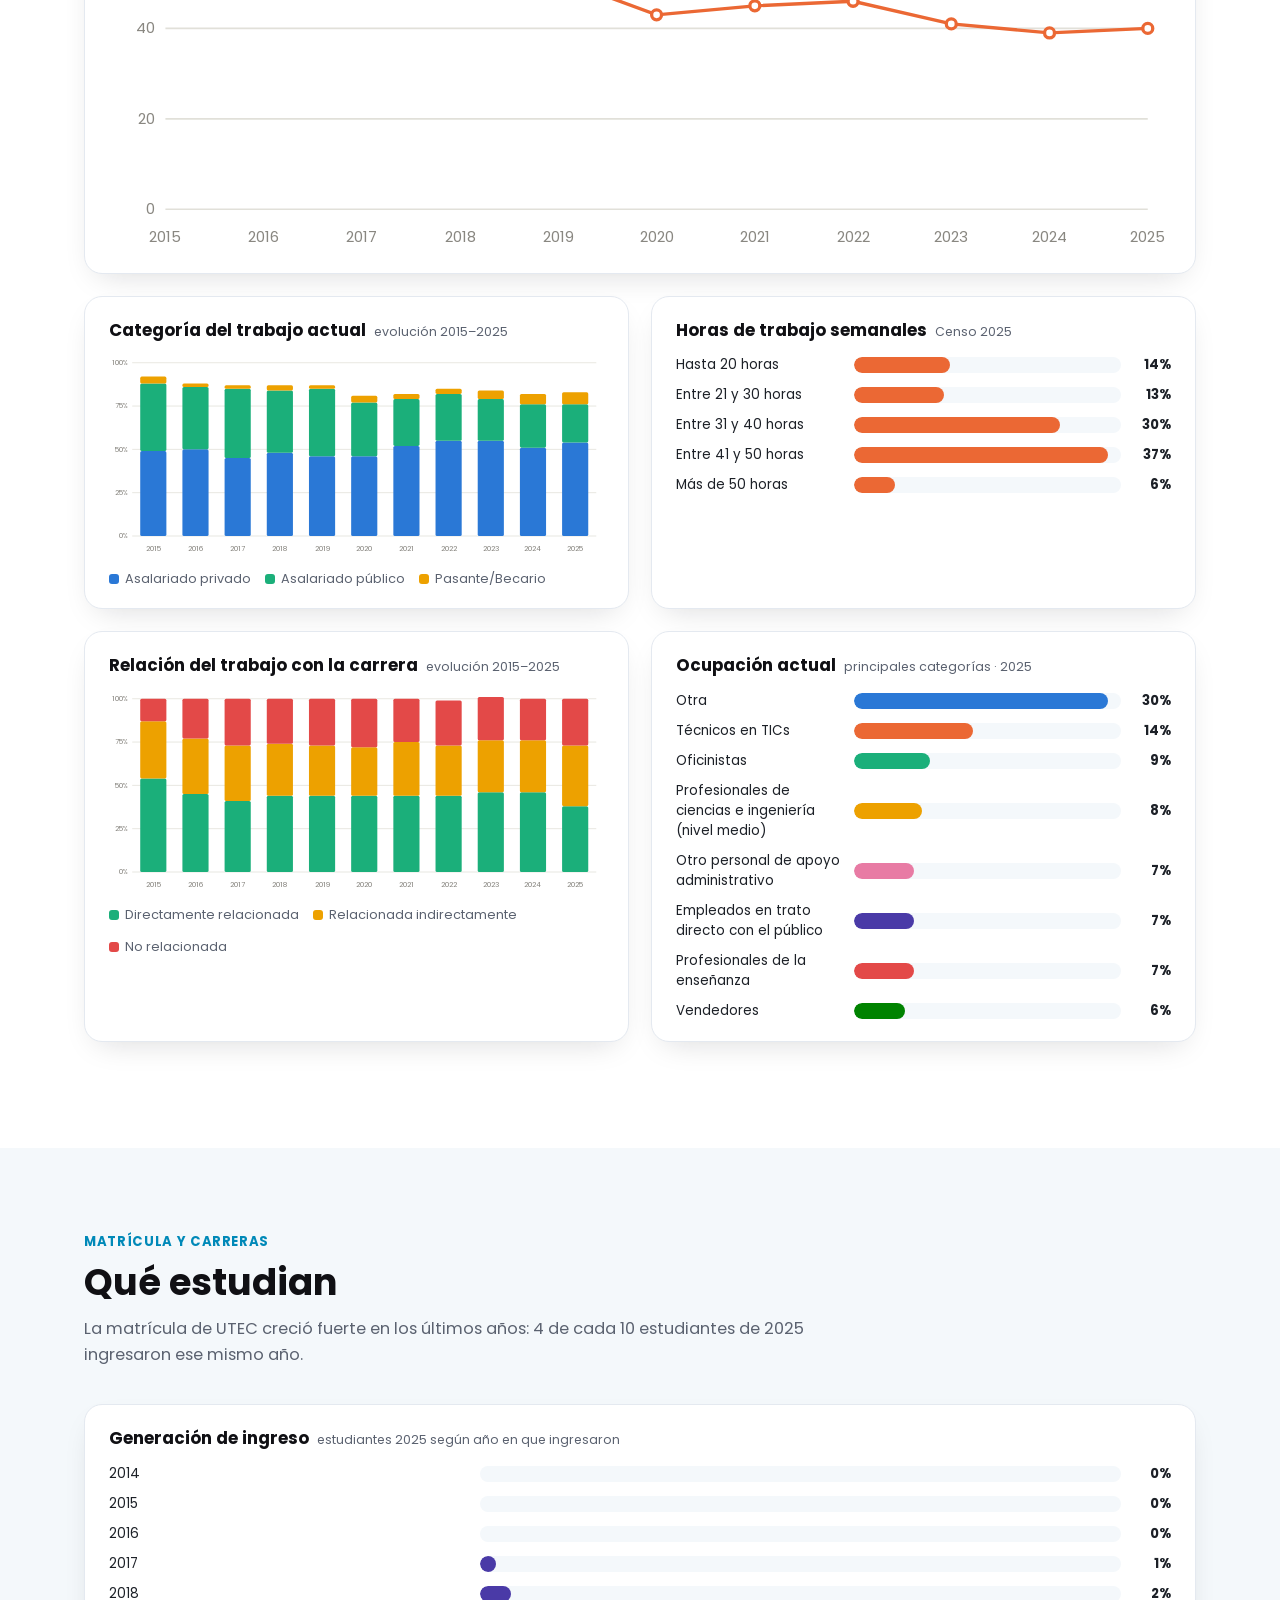
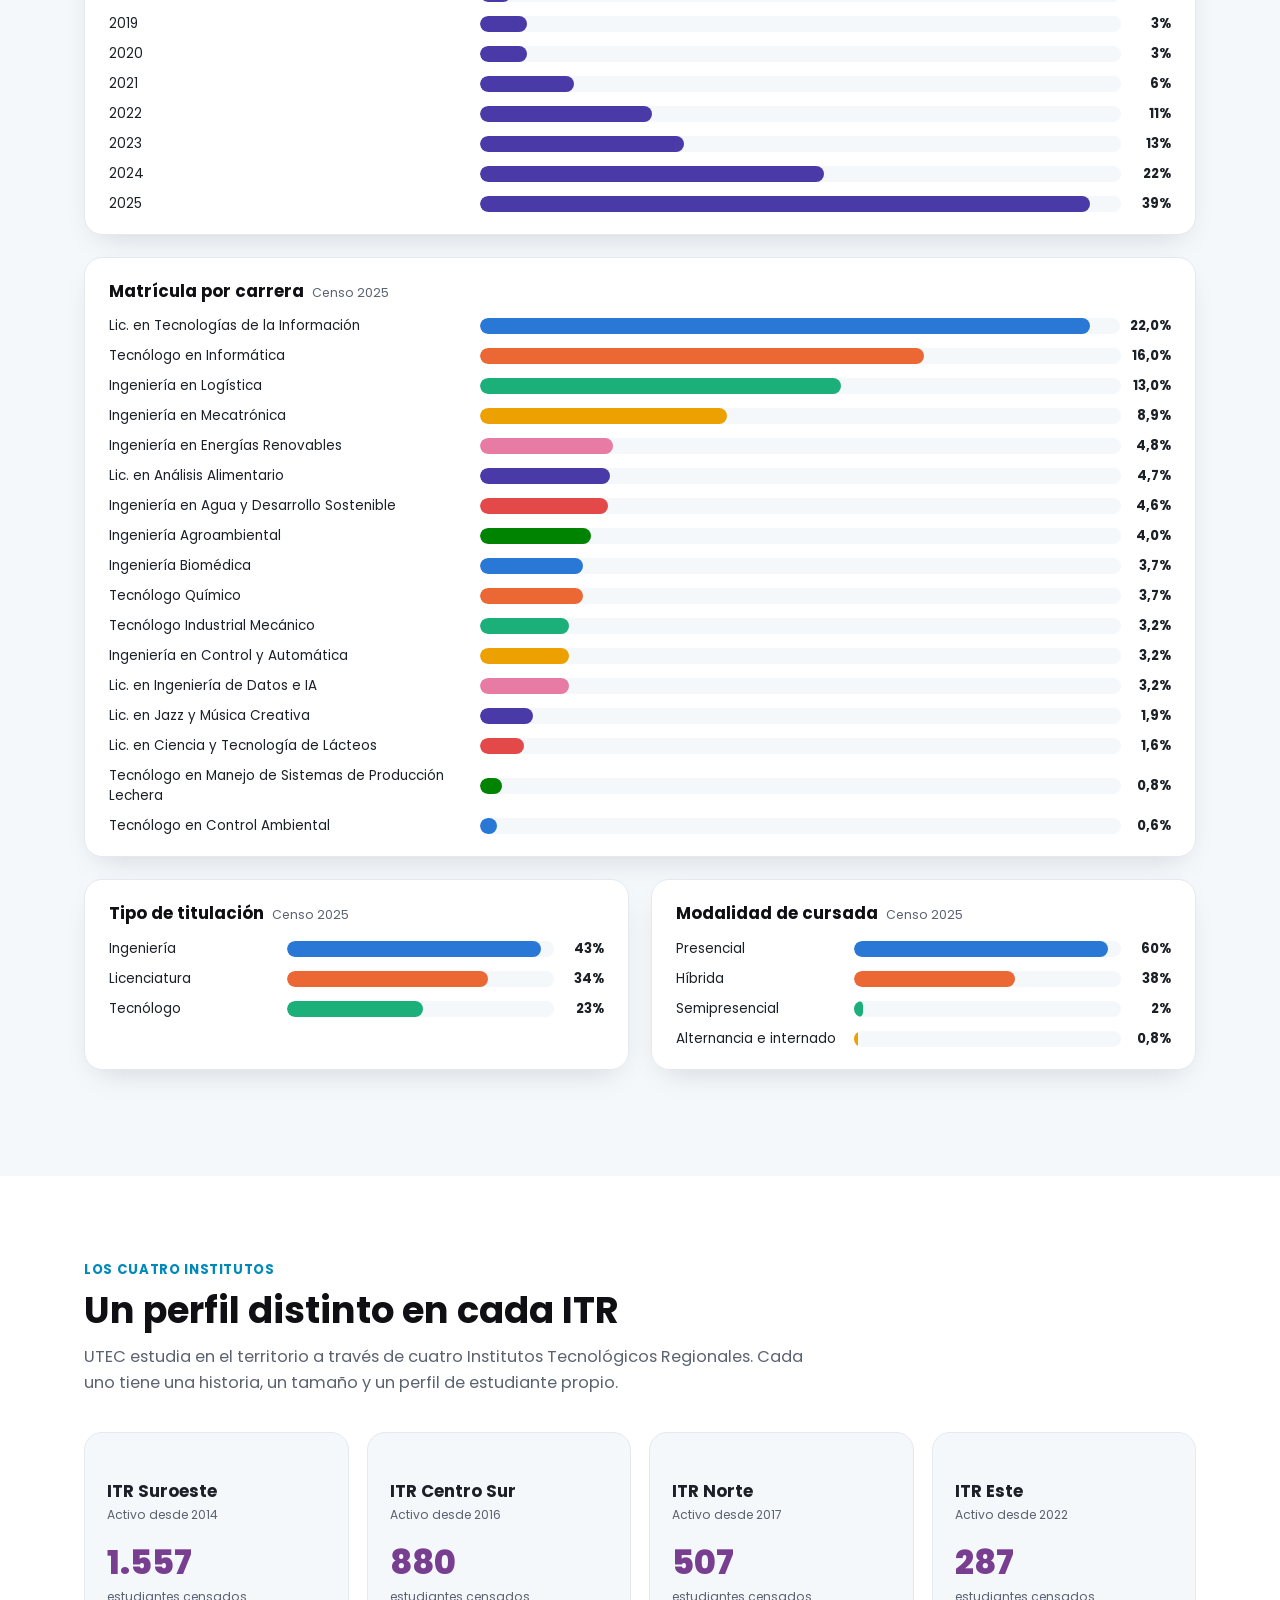
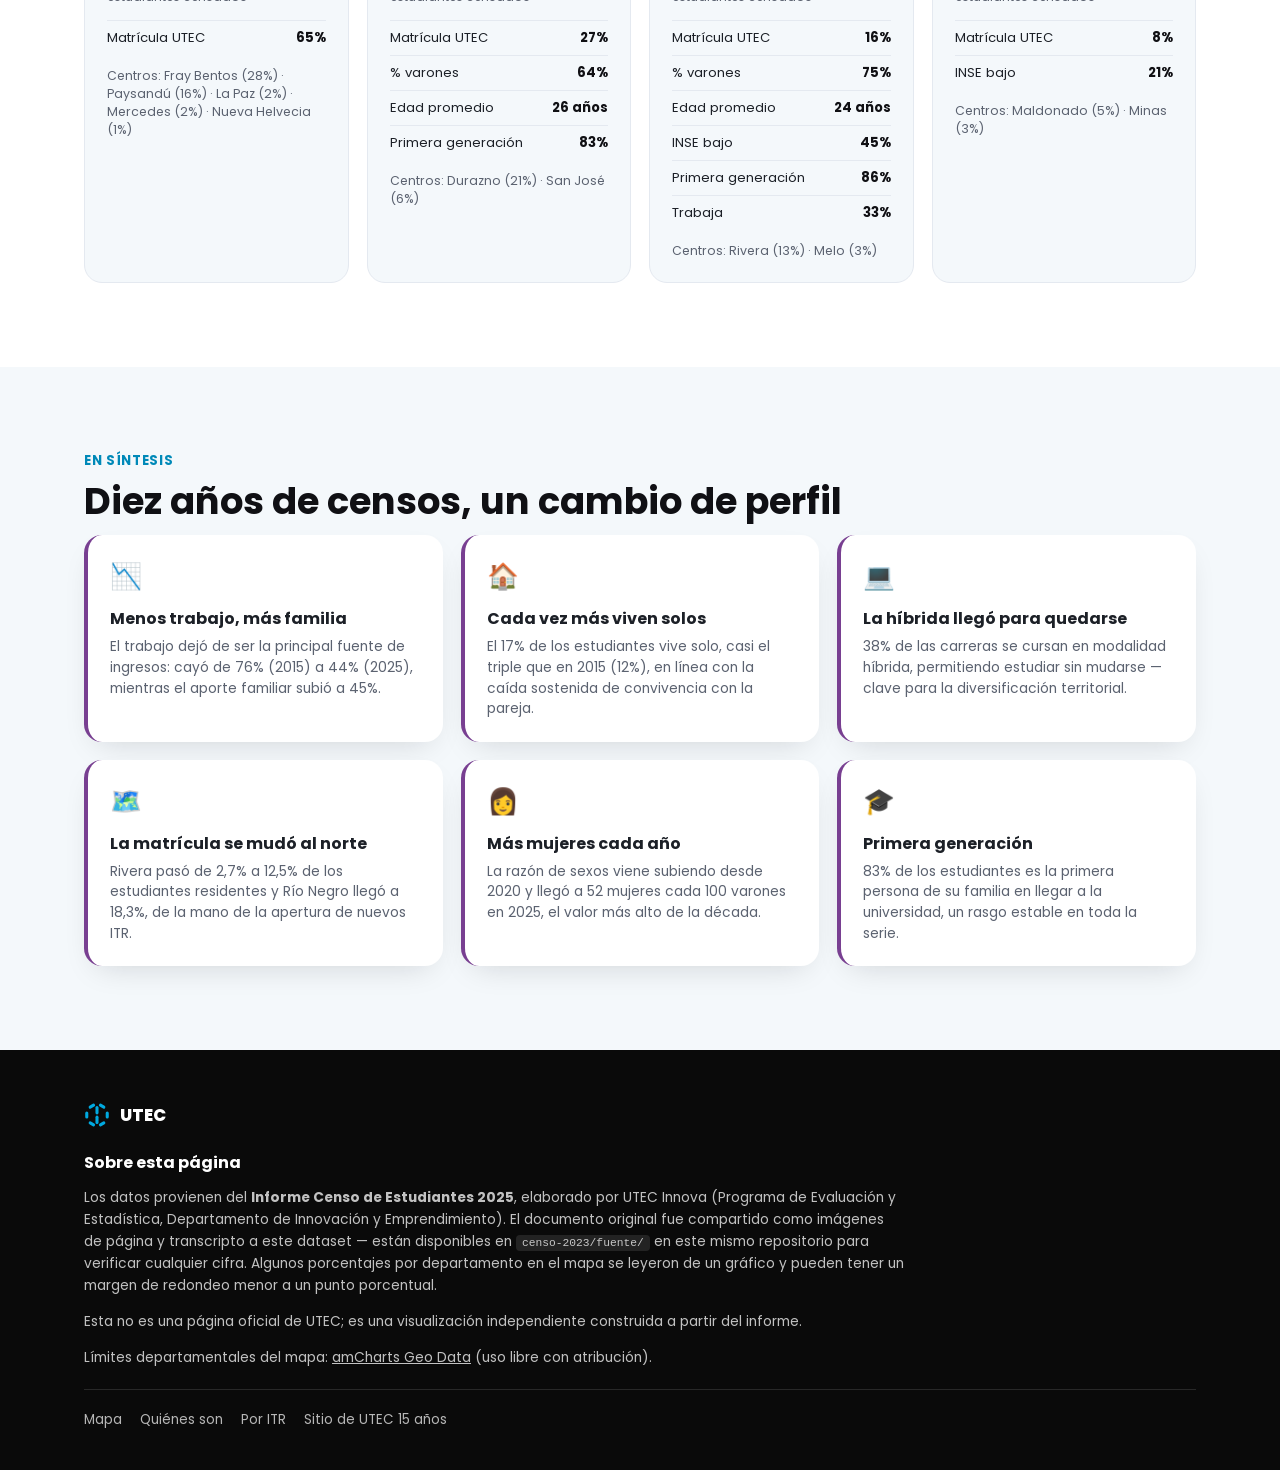
==== commit 7775c7ce: "Apply UTEC's real institutional brand identity to the census page Reskins the page against the actua" ====
--- a/censo-2023/index.html
+++ b/censo-2023/index.html
@@ -16,7 +16,21 @@
 
 <header class="header" id="header">
   <div class="container header-inner">
-    <a href="#" class="logo">Censo&nbsp;UTEC <span>2025</span></a>
+    <a href="#" class="logo">
+      <svg class="utec-icon" viewBox="-55 -55 110 110" aria-hidden="true">
+        <line x1="14.51" y1="-41.62" x2="28.80" y2="-33.38"/>
+        <line x1="43.30" y1="-8.25" x2="43.30" y2="8.25"/>
+        <line x1="28.80" y1="33.38" x2="14.51" y2="41.62"/>
+        <line x1="-14.51" y1="41.62" x2="-28.80" y2="33.38"/>
+        <line x1="-43.30" y1="8.25" x2="-43.30" y2="-8.25"/>
+        <line x1="-28.80" y1="-33.38" x2="-14.51" y2="-41.62"/>
+        <line x1="0" y1="-32" x2="0" y2="-9"/>
+        <line x1="0" y1="9" x2="0" y2="32"/>
+      </svg>
+      <span class="logo-word">UTEC</span>
+      <span class="logo-sep"></span>
+      <span class="logo-tag">Censo de Estudiantes 2025</span>
+    </a>
     <nav class="nav" id="nav">
       <a href="#mapa">Mapa</a>
       <a href="#quienes-son">Quiénes son</a>
@@ -39,6 +53,22 @@
   <section class="hero">
     <div class="hero-bg" aria-hidden="true"></div>
     <div class="container hero-inner">
+      <div class="hero-lockup" data-reveal>
+        <svg class="utec-icon" viewBox="-55 -55 110 110" aria-hidden="true">
+          <line x1="14.51" y1="-41.62" x2="28.80" y2="-33.38"/>
+          <line x1="43.30" y1="-8.25" x2="43.30" y2="8.25"/>
+          <line x1="28.80" y1="33.38" x2="14.51" y2="41.62"/>
+          <line x1="-14.51" y1="41.62" x2="-28.80" y2="33.38"/>
+          <line x1="-43.30" y1="8.25" x2="-43.30" y2="-8.25"/>
+          <line x1="-28.80" y1="-33.38" x2="-14.51" y2="-41.62"/>
+          <line x1="0" y1="-32" x2="0" y2="-9"/>
+          <line x1="0" y1="9" x2="0" y2="32"/>
+        </svg>
+        <span class="hero-lockup-text">
+          <span class="hero-lockup-utec">UTEC</span>
+          <span class="hero-lockup-tag">Universidad Tecnológica</span>
+        </span>
+      </div>
       <p class="hero-eyebrow" data-reveal>UTEC Innova · Evaluación y Estadística</p>
       <h1 class="hero-title" data-reveal>
         Quiénes son los <span class="text-accent">3231 estudiantes</span> de UTEC
@@ -391,6 +421,19 @@
 
 <footer class="footer" id="fuentes">
   <div class="container footer-inner">
+    <div class="footer-lockup">
+      <svg class="utec-icon" viewBox="-55 -55 110 110" aria-hidden="true">
+        <line x1="14.51" y1="-41.62" x2="28.80" y2="-33.38"/>
+        <line x1="43.30" y1="-8.25" x2="43.30" y2="8.25"/>
+        <line x1="28.80" y1="33.38" x2="14.51" y2="41.62"/>
+        <line x1="-14.51" y1="41.62" x2="-28.80" y2="33.38"/>
+        <line x1="-43.30" y1="8.25" x2="-43.30" y2="-8.25"/>
+        <line x1="-28.80" y1="-33.38" x2="-14.51" y2="-41.62"/>
+        <line x1="0" y1="-32" x2="0" y2="-9"/>
+        <line x1="0" y1="9" x2="0" y2="32"/>
+      </svg>
+      <span>UTEC</span>
+    </div>
     <p class="footer-title">Sobre esta página</p>
     <p class="footer-text">
       Los datos provienen del <b>Informe Censo de Estudiantes 2025</b>, elaborado por UTEC
--- a/censo-2023/css/styles.css
+++ b/censo-2023/css/styles.css
@@ -11,12 +11,13 @@
   --text: #1c2027;
   --text-muted: #5b6270;
 
-  --blue: #0FA8DE;
-  --blue-dark: #0A7CAC;
-  --blue-deep: #075E82;
-  --orange: #F2661C;
-  --purple: #5B2C82;
-  --purple-deep: #3E1D5B;
+  /* UTEC — Manual de Identidad Visual 2.2: cian + negro (paleta principal),
+     púrpura como color secundario para aplicaciones puntuales */
+  --blue: #00A9E0;
+  --blue-dark: #0089B8;
+  --blue-deep: #046186;
+  --purple: #783F91;
+  --purple-deep: #4A2659;
 
   /* dataviz categorical palette (validated, see dataviz skill) */
   --s1: #2a78d6; /* blue */
@@ -65,12 +66,15 @@
 ul { margin: 0; padding: 0; list-style: none; }
 
 .container { width: 100%; max-width: var(--container); margin: 0 auto; padding: 0 24px; }
-.text-accent { color: var(--orange); }
+.text-accent { color: var(--blue); }
+
+/* UTEC isotipo — reconstrucción del símbolo hexagonal del manual de marca */
+.utec-icon { stroke: currentColor; stroke-width: 13; stroke-linecap: round; fill: none; }
 
 /* ---------- Progress bar ---------- */
 .progress-bar {
   position: fixed; top: 0; left: 0; height: 3px; width: 0%;
-  background: linear-gradient(90deg, var(--orange), var(--purple), var(--blue));
+  background: linear-gradient(90deg, var(--purple), var(--blue));
   z-index: 1000; transition: width 0.1s ease-out;
 }
 
@@ -81,13 +85,17 @@
   border-bottom: 1px solid var(--line);
 }
 .header-inner { display: flex; align-items: center; justify-content: space-between; height: 72px; }
-.logo { font-weight: 800; font-size: 1.1rem; color: var(--ink); }
-.logo span { color: var(--orange); }
+.logo { display: flex; align-items: center; gap: 10px; }
+.logo .utec-icon { width: 22px; height: 22px; color: var(--blue); flex-shrink: 0; }
+.logo-word { font-weight: 800; font-size: 1.05rem; color: var(--ink); letter-spacing: 0.01em; }
+.logo-sep { width: 1px; height: 20px; background: var(--line); }
+.logo-tag { font-size: 0.8rem; font-weight: 600; color: var(--text-muted); }
 .nav { display: flex; gap: 22px; }
 .nav a { font-size: 0.88rem; font-weight: 500; color: var(--text-muted); white-space: nowrap; }
 .nav a:hover { color: var(--blue-dark); }
 .nav-toggle { display: none; flex-direction: column; gap: 5px; background: none; border: 0; cursor: pointer; padding: 8px; }
 .nav-toggle span { width: 22px; height: 2px; background: var(--ink); }
+@media (max-width: 480px) { .logo-sep, .logo-tag { display: none; } }
 
 @media (max-width: 900px) {
   .nav { position: fixed; top: 72px; left: 0; right: 0; background: #fff; flex-direction: column;
@@ -100,24 +108,29 @@
 /* ---------- Hero ---------- */
 .hero {
   position: relative; min-height: 88vh; display: flex; align-items: center;
-  background: linear-gradient(160deg, var(--blue-deep) 0%, var(--purple-deep) 60%, #1a0f2e 100%);
+  background: #0a0a0a;
   color: #fff; padding-top: 100px; overflow: hidden;
 }
 .hero-bg {
   position: absolute; inset: 0;
   background:
-    radial-gradient(circle at 15% 20%, rgba(15,168,222,0.35), transparent 45%),
-    radial-gradient(circle at 85% 75%, rgba(242,102,28,0.28), transparent 50%);
+    radial-gradient(circle at 12% 15%, rgba(0,169,224,0.32), transparent 45%),
+    radial-gradient(circle at 88% 80%, rgba(120,63,145,0.22), transparent 50%);
 }
 .hero-inner { position: relative; z-index: 1; max-width: 780px; }
-.hero-eyebrow { font-size: 0.85rem; font-weight: 600; letter-spacing: 0.04em; color: #a9d9ef; text-transform: uppercase; margin-bottom: 18px; }
+.hero-lockup { display: flex; align-items: center; gap: 14px; margin-bottom: 34px; }
+.hero-lockup .utec-icon { width: 40px; height: 40px; color: var(--blue); }
+.hero-lockup-text { line-height: 1.15; }
+.hero-lockup-utec { display: block; font-family: var(--font-display); font-weight: 800; font-size: 1.3rem; color: #fff; letter-spacing: 0.01em; }
+.hero-lockup-tag { display: block; font-size: 0.78rem; color: rgba(255,255,255,0.6); }
+.hero-eyebrow { font-size: 0.85rem; font-weight: 600; letter-spacing: 0.04em; color: #6fd2f4; text-transform: uppercase; margin-bottom: 18px; }
 .hero-title { font-size: clamp(2.1rem, 5vw, 3.4rem); font-weight: 800; color: #fff; margin-bottom: 22px; }
 .hero-sub { font-size: 1.08rem; line-height: 1.6; color: rgba(255,255,255,0.82); max-width: 640px; margin-bottom: 30px; }
 .hero-actions { display: flex; gap: 14px; flex-wrap: wrap; }
 
 .btn { display: inline-flex; align-items: center; padding: 13px 26px; border-radius: 999px; font-weight: 600; font-size: 0.92rem; }
-.btn-primary { background: var(--orange); color: #fff; }
-.btn-primary:hover { background: #d8560f; }
+.btn-primary { background: var(--blue); color: #fff; }
+.btn-primary:hover { background: var(--blue-dark); }
 .btn-ghost { border: 1.5px solid rgba(255,255,255,0.5); color: #fff; }
 .btn-ghost:hover { background: rgba(255,255,255,0.12); }
 
@@ -158,20 +171,20 @@
 .chart-sub { font-size: 0.78rem; font-weight: 400; color: var(--text-muted); }
 .chart-body { min-height: 40px; }
 .chart-note { margin-top: 14px; font-size: 0.85rem; color: var(--text-muted); line-height: 1.5; }
-.highlight-card { background: linear-gradient(155deg, var(--blue-deep), var(--purple-deep)); color: #fff; border: none; }
+.highlight-card { background: linear-gradient(155deg, #0a0a0a, var(--blue-deep)); color: #fff; border: none; }
 .highlight-card h3 { color: #fff; }
 .fact-list li { padding: 10px 0; border-bottom: 1px solid rgba(255,255,255,0.15); font-size: 0.92rem; line-height: 1.45; }
 .fact-list li:last-child { border-bottom: none; }
-.fact-list b { color: #ffd9a8; font-size: 1rem; }
+.fact-list b { color: #8fe0ff; font-size: 1rem; }
 
 .stat-trio { display: grid; grid-template-columns: repeat(3, 1fr); gap: 16px; margin-bottom: 30px; }
 .stat-box { background: var(--bg-alt); border: 1px solid var(--line); border-radius: var(--radius-md); padding: 20px; text-align: center; }
-.stat-box b { display: block; font-family: var(--font-display); font-size: 1.8rem; font-weight: 800; color: var(--purple); }
+.stat-box b { display: block; font-family: var(--font-display); font-size: 1.8rem; font-weight: 800; color: var(--blue-deep); }
 .stat-box span { font-size: 0.82rem; color: var(--text-muted); }
 @media (max-width: 700px) { .stat-trio { grid-template-columns: 1fr; } }
 
 .map-facts { display: grid; grid-template-columns: repeat(3, 1fr); gap: 16px; margin-top: 30px; }
-.fact-card { background: var(--bg); border: 1px solid var(--line); border-left: 4px solid var(--orange); border-radius: var(--radius-sm); padding: 18px; }
+.fact-card { background: var(--bg); border: 1px solid var(--line); border-left: 4px solid var(--blue); border-radius: var(--radius-sm); padding: 18px; }
 .fact-num { display: block; font-family: var(--font-display); font-weight: 800; font-size: 1.6rem; color: var(--blue-deep); margin-bottom: 4px; }
 .fact-text { font-size: 0.86rem; color: var(--text-muted); line-height: 1.4; }
 @media (max-width: 860px) { .map-facts { grid-template-columns: 1fr; } }
@@ -272,7 +285,10 @@
 .closing-card p { font-size: 0.86rem; color: var(--text-muted); line-height: 1.5; }
 
 /* ---------- Footer ---------- */
-.footer { background: #101014; color: rgba(255,255,255,0.75); padding: 52px 0 40px; }
+.footer { background: #0a0a0a; color: rgba(255,255,255,0.75); padding: 52px 0 40px; }
+.footer-lockup { display: flex; align-items: center; gap: 10px; margin-bottom: 22px; }
+.footer-lockup .utec-icon { width: 26px; height: 26px; color: var(--blue); }
+.footer-lockup span { font-family: var(--font-display); font-weight: 800; font-size: 1.05rem; color: #fff; }
 .footer-title { color: #fff; font-weight: 700; margin-bottom: 12px; }
 .footer-text { font-size: 0.86rem; line-height: 1.6; margin-bottom: 14px; max-width: 820px; }
 .footer-text code { background: rgba(255,255,255,0.1); padding: 2px 6px; border-radius: 4px; font-size: 0.82em; }
